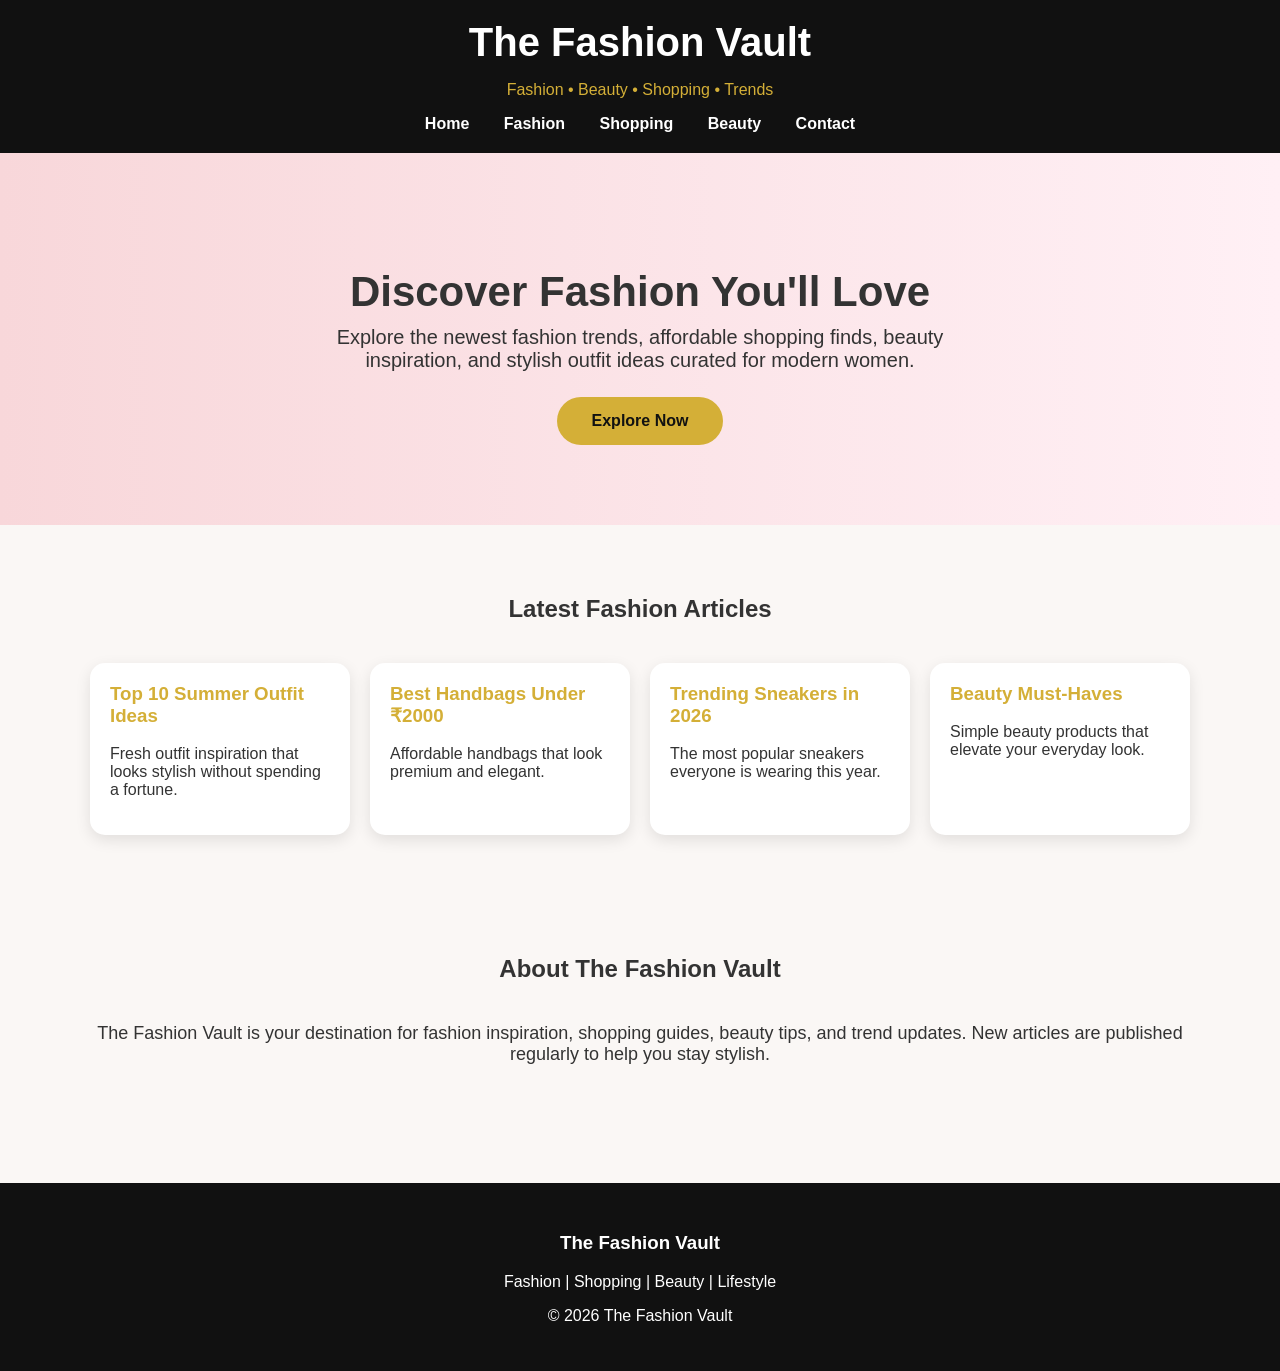
==== index.html @ 87d8840b "Rename The fashion vault.html to index.html" ====
<!DOCTYPE html>
<html lang="en">
<head>
<meta charset="UTF-8">
<meta name="viewport" content="width=device-width, initial-scale=1.0">
<title>The Fashion Vault</title>

<style>
body{
margin:0;
font-family:Arial,sans-serif;
background:#faf7f5;
color:#333;
}

header{
background:#111;
color:white;
padding:20px;
text-align:center;
}

header h1{
margin:0;
font-size:40px;
}

header p{
color:#d4af37;
}

nav{
margin-top:15px;
}

nav a{
color:white;
text-decoration:none;
margin:0 15px;
font-weight:bold;
}

.hero{
background:linear-gradient(to right,#f8d7da,#fff0f5);
padding:80px 20px;
text-align:center;
}

.hero h2{
font-size:42px;
margin-bottom:10px;
}

.hero p{
font-size:20px;
max-width:700px;
margin:auto;
}

.button{
display:inline-block;
margin-top:25px;
padding:15px 35px;
background:#d4af37;
color:#111;
text-decoration:none;
border-radius:30px;
font-weight:bold;
}

.section{
max-width:1100px;
margin:auto;
padding:50px 20px;
}

.section h2{
text-align:center;
margin-bottom:40px;
}

.cards{
display:grid;
grid-template-columns:repeat(auto-fit,minmax(250px,1fr));
gap:20px;
}

.card{
background:white;
padding:20px;
border-radius:15px;
box-shadow:0 5px 15px rgba(0,0,0,.1);
}

.card h3{
margin-top:0;
color:#d4af37;
}

footer{
background:#111;
color:white;
text-align:center;
padding:30px;
margin-top:50px;
}
</style>
</head>

<body>

<header>
<h1>The Fashion Vault</h1>
<p>Fashion • Beauty • Shopping • Trends</p>

<nav>
<a href="#">Home</a>
<a href="#">Fashion</a>
<a href="#">Shopping</a>
<a href="#">Beauty</a>
<a href="#">Contact</a>
</nav>
</header>

<section class="hero">

<h2>Discover Fashion You'll Love</h2>

<p>
Explore the newest fashion trends, affordable shopping finds,
beauty inspiration, and stylish outfit ideas curated for modern women.
</p>

<a class="button" href="#">Explore Now</a>

</section>

<section class="section">

<h2>Latest Fashion Articles</h2>

<div class="cards">

<div class="card">
<h3>Top 10 Summer Outfit Ideas</h3>
<p>Fresh outfit inspiration that looks stylish without spending a fortune.</p>
</div>

<div class="card">
<h3>Best Handbags Under ₹2000</h3>
<p>Affordable handbags that look premium and elegant.</p>
</div>

<div class="card">
<h3>Trending Sneakers in 2026</h3>
<p>The most popular sneakers everyone is wearing this year.</p>
</div>

<div class="card">
<h3>Beauty Must-Haves</h3>
<p>Simple beauty products that elevate your everyday look.</p>
</div>

</div>

</section>

<section class="section">

<h2>About The Fashion Vault</h2>

<p style="text-align:center;font-size:18px;">
The Fashion Vault is your destination for fashion inspiration,
shopping guides, beauty tips, and trend updates. New articles are
published regularly to help you stay stylish.
</p>

</section>

<footer>

<h3>The Fashion Vault</h3>

<p>
Fashion | Shopping | Beauty | Lifestyle
</p>

<p>
© 2026 The Fashion Vault
</p>

</footer>

</body>
</html>
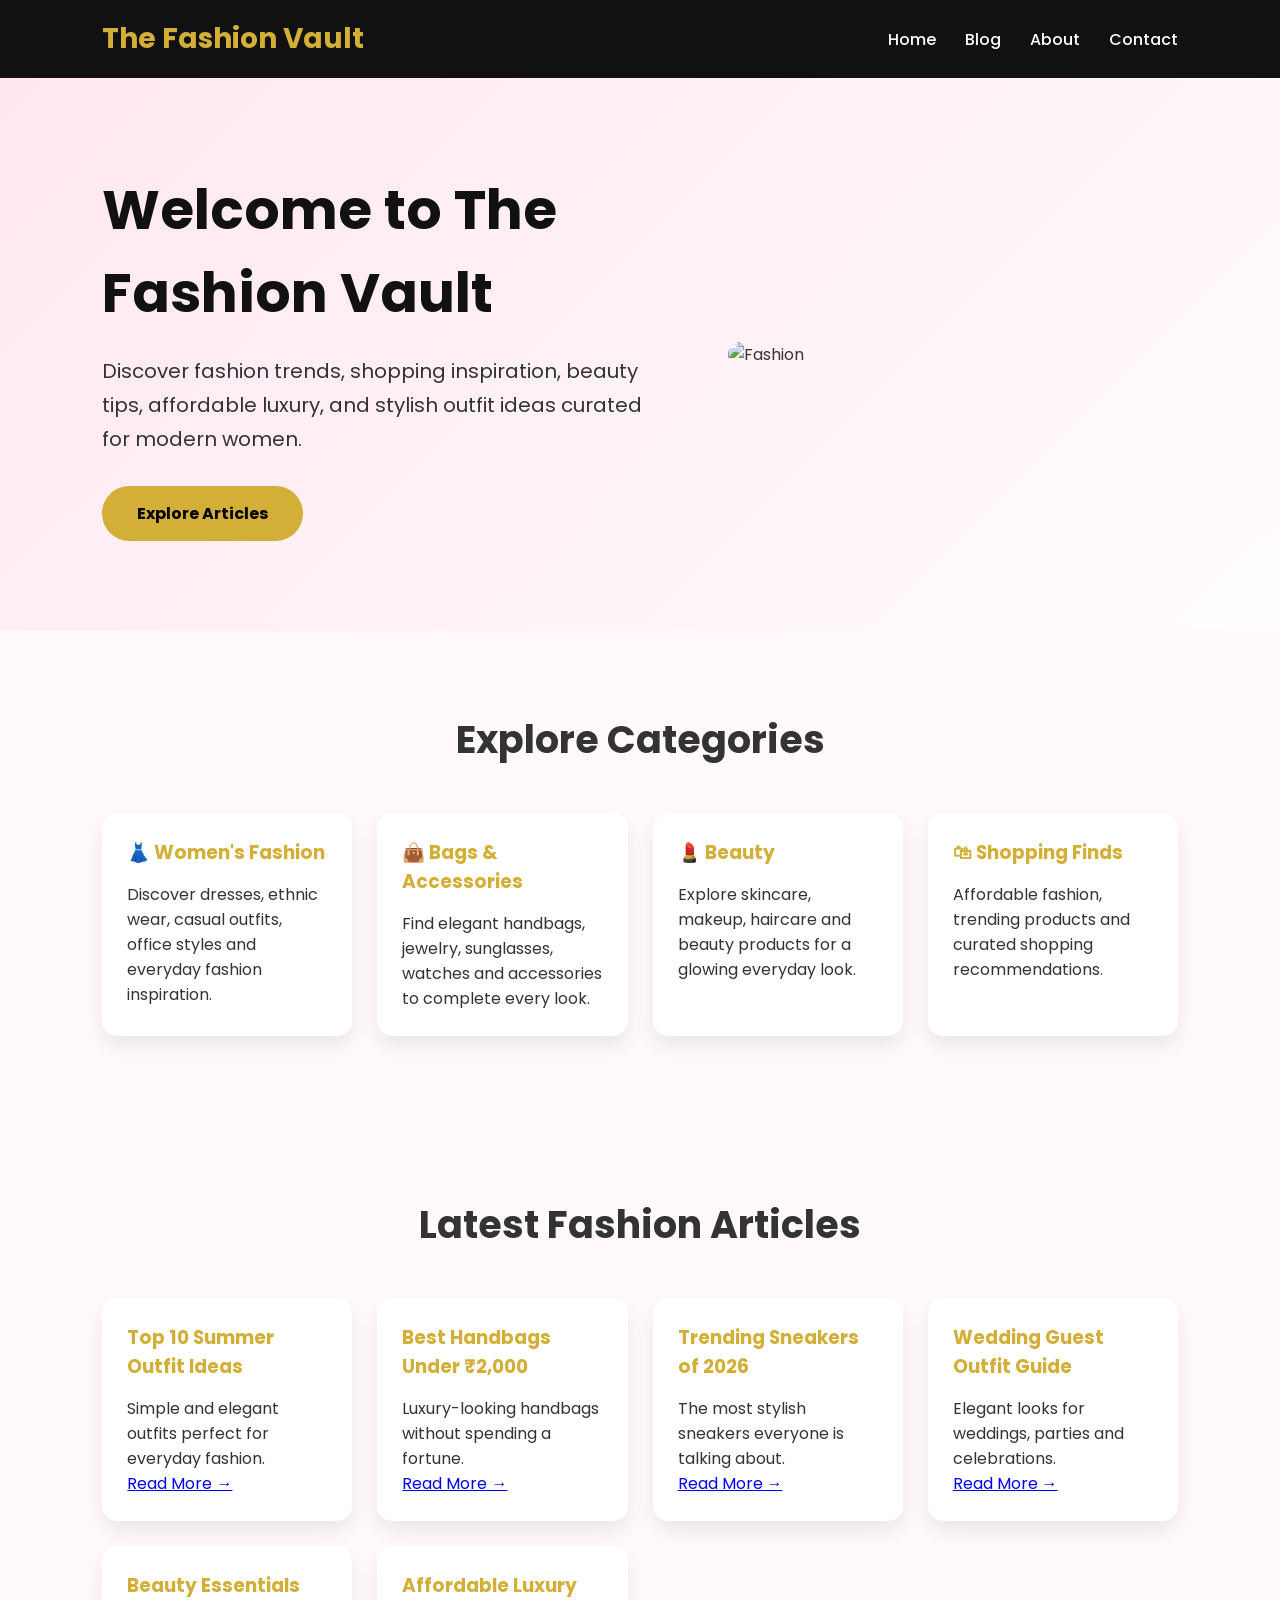
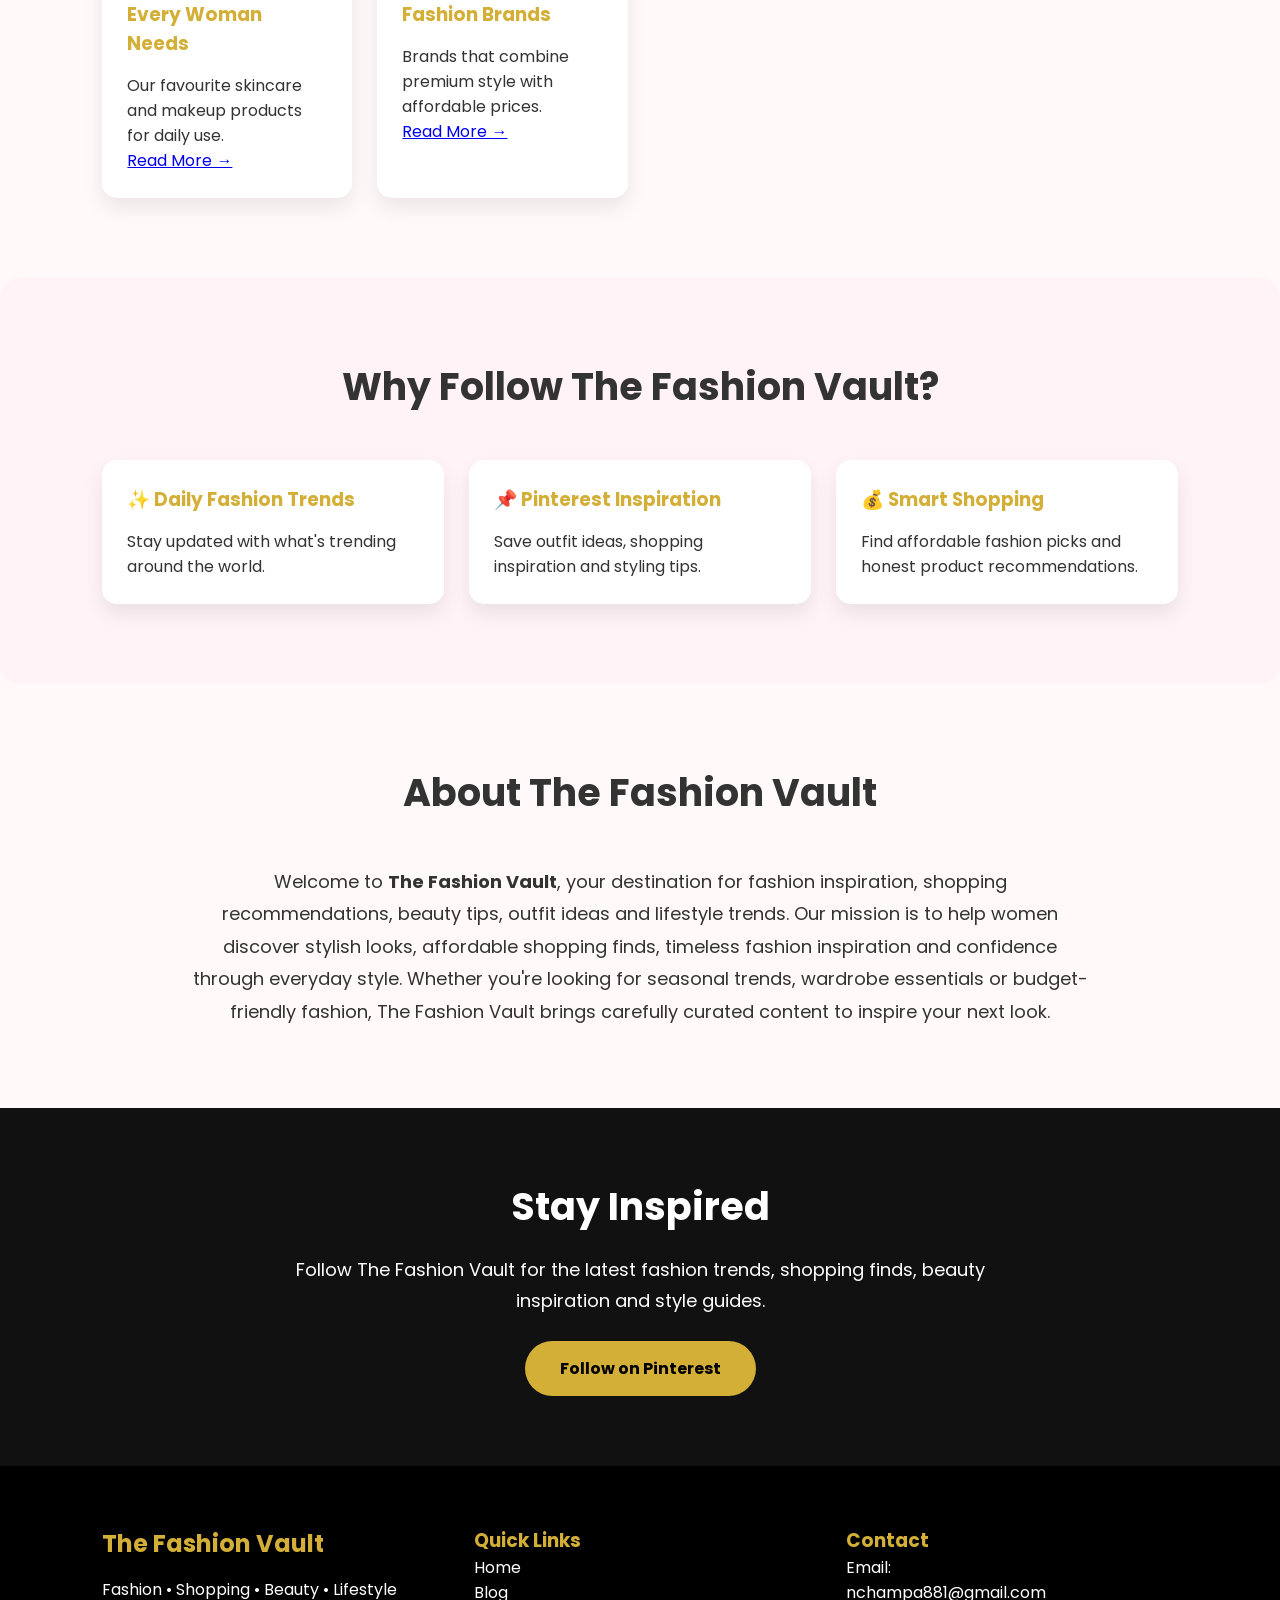
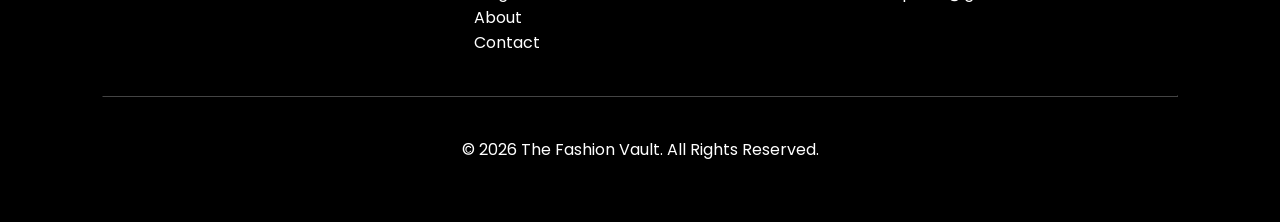
==== commit cfe3ed2d: "Enhance SEO with title and meta tags Updated the title and added meta tags for SEO." ====
--- a/index.html
+++ b/index.html
@@ -3,193 +3,384 @@
 <head>
 <meta charset="UTF-8">
 <meta name="viewport" content="width=device-width, initial-scale=1.0">
-<title>The Fashion Vault</title>
+
+<title>The Fashion Vault | Fashion, Beauty & Shopping</title>
+
+<meta name="description" content="Discover the latest fashion trends, beauty inspiration, shopping finds, outfit ideas and lifestyle tips.">
+<meta name="keywords" content="fashion, shopping, beauty, outfits, trends, style, women fashion">
+<meta name="author" content="The Fashion Vault">
+
+<link href="https://fonts.googleapis.com/css2?family=Poppins:wght@300;400;600;700&display=swap" rel="stylesheet">
 
 <style>
+
+*{
+margin:0;
+padding:0;
+box-sizing:border-box;
+}
+
 body{
-margin:0;
-font-family:Arial,sans-serif;
-background:#faf7f5;
+font-family:'Poppins',sans-serif;
+background:#fffaf9;
 color:#333;
 }
 
 header{
 background:#111;
 color:white;
-padding:20px;
-text-align:center;
-}
-
-header h1{
-margin:0;
-font-size:40px;
-}
-
-header p{
+padding:18px 8%;
+display:flex;
+justify-content:space-between;
+align-items:center;
+position:sticky;
+top:0;
+}
+
+.logo{
+font-size:28px;
+font-weight:700;
 color:#d4af37;
-}
-
-nav{
-margin-top:15px;
 }
 
 nav a{
 color:white;
 text-decoration:none;
-margin:0 15px;
-font-weight:bold;
+margin-left:25px;
+font-weight:500;
+transition:.3s;
+}
+
+nav a:hover{
+color:#d4af37;
 }
 
 .hero{
-background:linear-gradient(to right,#f8d7da,#fff0f5);
-padding:80px 20px;
-text-align:center;
-}
-
-.hero h2{
-font-size:42px;
-margin-bottom:10px;
-}
-
-.hero p{
+padding:90px 8%;
+background:linear-gradient(135deg,#ffe7ef,#fffdfd);
+display:flex;
+align-items:center;
+justify-content:space-between;
+flex-wrap:wrap;
+}
+
+.hero-text{
+max-width:550px;
+}
+
+.hero-text h1{
+font-size:55px;
+margin-bottom:20px;
+color:#111;
+}
+
+.hero-text p{
 font-size:20px;
-max-width:700px;
-margin:auto;
+line-height:1.7;
+margin-bottom:30px;
 }
 
 .button{
 display:inline-block;
-margin-top:25px;
+background:#d4af37;
+color:black;
 padding:15px 35px;
-background:#d4af37;
-color:#111;
+border-radius:40px;
 text-decoration:none;
-border-radius:30px;
 font-weight:bold;
 }
 
+.hero img{
+width:450px;
+max-width:100%;
+border-radius:20px;
+}
+
 .section{
-max-width:1100px;
-margin:auto;
-padding:50px 20px;
-}
-
-.section h2{
+padding:80px 8%;
+}
+
+.title{
 text-align:center;
-margin-bottom:40px;
+font-size:38px;
+margin-bottom:45px;
 }
 
 .cards{
 display:grid;
 grid-template-columns:repeat(auto-fit,minmax(250px,1fr));
-gap:20px;
+gap:25px;
 }
 
 .card{
 background:white;
-padding:20px;
+padding:25px;
 border-radius:15px;
-box-shadow:0 5px 15px rgba(0,0,0,.1);
+box-shadow:0 10px 20px rgba(0,0,0,.08);
+transition:.3s;
+}
+
+.card:hover{
+transform:translateY(-8px);
 }
 
 .card h3{
-margin-top:0;
+margin-bottom:15px;
 color:#d4af37;
 }
 
-footer{
-background:#111;
-color:white;
-text-align:center;
-padding:30px;
-margin-top:50px;
-}
 </style>
+
 </head>
 
 <body>
 
 <header>
-<h1>The Fashion Vault</h1>
-<p>Fashion • Beauty • Shopping • Trends</p>
+
+<div class="logo">
+The Fashion Vault
+</div>
 
 <nav>
-<a href="#">Home</a>
-<a href="#">Fashion</a>
-<a href="#">Shopping</a>
-<a href="#">Beauty</a>
-<a href="#">Contact</a>
+
+<a href="index.html">Home</a>
+
+<a href="blog.html">Blog</a>
+
+<a href="about.html">About</a>
+
+<a href="contact.html">Contact</a>
+
 </nav>
+
 </header>
 
 <section class="hero">
 
-<h2>Discover Fashion You'll Love</h2>
+<div class="hero-text">
+
+<h1>Welcome to The Fashion Vault</h1>
 
 <p>
-Explore the newest fashion trends, affordable shopping finds,
-beauty inspiration, and stylish outfit ideas curated for modern women.
-</p>
-
-<a class="button" href="#">Explore Now</a>
-
-</section>
-
+
+Discover fashion trends, shopping inspiration,
+beauty tips, affordable luxury,
+and stylish outfit ideas curated for modern women.
+
+</p>
+
+<a href="blog.html" class="button">
+
+Explore Articles
+
+</a>
+
+</div>
+
+<img src="https://images.unsplash.com/photo-1496747611176-843222e1e57c?w=700" alt="Fashion">
+
+</section>
 <section class="section">
 
-<h2>Latest Fashion Articles</h2>
+<h2 class="title">Explore Categories</h2>
 
 <div class="cards">
 
 <div class="card">
+<h3>👗 Women's Fashion</h3>
+<p>Discover dresses, ethnic wear, casual outfits, office styles and everyday fashion inspiration.</p>
+</div>
+
+<div class="card">
+<h3>👜 Bags & Accessories</h3>
+<p>Find elegant handbags, jewelry, sunglasses, watches and accessories to complete every look.</p>
+</div>
+
+<div class="card">
+<h3>💄 Beauty</h3>
+<p>Explore skincare, makeup, haircare and beauty products for a glowing everyday look.</p>
+</div>
+
+<div class="card">
+<h3>🛍 Shopping Finds</h3>
+<p>Affordable fashion, trending products and curated shopping recommendations.</p>
+</div>
+
+</div>
+
+</section>
+
+<section class="section">
+
+<h2 class="title">Latest Fashion Articles</h2>
+
+<div class="cards">
+
+<div class="card">
 <h3>Top 10 Summer Outfit Ideas</h3>
-<p>Fresh outfit inspiration that looks stylish without spending a fortune.</p>
-</div>
-
-<div class="card">
-<h3>Best Handbags Under ₹2000</h3>
-<p>Affordable handbags that look premium and elegant.</p>
-</div>
-
-<div class="card">
-<h3>Trending Sneakers in 2026</h3>
-<p>The most popular sneakers everyone is wearing this year.</p>
-</div>
-
-<div class="card">
-<h3>Beauty Must-Haves</h3>
-<p>Simple beauty products that elevate your everyday look.</p>
-</div>
-
-</div>
-
-</section>
-
+<p>Simple and elegant outfits perfect for everyday fashion.</p>
+<a href="#">Read More →</a>
+</div>
+
+<div class="card">
+<h3>Best Handbags Under ₹2,000</h3>
+<p>Luxury-looking handbags without spending a fortune.</p>
+<a href="#">Read More →</a>
+</div>
+
+<div class="card">
+<h3>Trending Sneakers of 2026</h3>
+<p>The most stylish sneakers everyone is talking about.</p>
+<a href="#">Read More →</a>
+</div>
+
+<div class="card">
+<h3>Wedding Guest Outfit Guide</h3>
+<p>Elegant looks for weddings, parties and celebrations.</p>
+<a href="#">Read More →</a>
+</div>
+
+<div class="card">
+<h3>Beauty Essentials Every Woman Needs</h3>
+<p>Our favourite skincare and makeup products for daily use.</p>
+<a href="#">Read More →</a>
+</div>
+
+<div class="card">
+<h3>Affordable Luxury Fashion Brands</h3>
+<p>Brands that combine premium style with affordable prices.</p>
+<a href="#">Read More →</a>
+</div>
+
+</div>
+
+</section>
+
+<section class="section" style="background:#fff3f7;border-radius:20px;">
+
+<h2 class="title">Why Follow The Fashion Vault?</h2>
+
+<div class="cards">
+
+<div class="card">
+<h3>✨ Daily Fashion Trends</h3>
+<p>Stay updated with what's trending around the world.</p>
+</div>
+
+<div class="card">
+<h3>📌 Pinterest Inspiration</h3>
+<p>Save outfit ideas, shopping inspiration and styling tips.</p>
+</div>
+
+<div class="card">
+<h3>💰 Smart Shopping</h3>
+<p>Find affordable fashion picks and honest product recommendations.</p>
+</div>
+
+</div>
+
+</section>
 <section class="section">
 
-<h2>About The Fashion Vault</h2>
-
-<p style="text-align:center;font-size:18px;">
-The Fashion Vault is your destination for fashion inspiration,
-shopping guides, beauty tips, and trend updates. New articles are
-published regularly to help you stay stylish.
-</p>
-
-</section>
-
-<footer>
-
-<h3>The Fashion Vault</h3>
+<h2 class="title">About The Fashion Vault</h2>
+
+<p style="text-align:center;max-width:900px;margin:auto;font-size:18px;line-height:1.8;">
+
+Welcome to <strong>The Fashion Vault</strong>, your destination for fashion inspiration,
+shopping recommendations, beauty tips, outfit ideas and lifestyle trends.
+
+Our mission is to help women discover stylish looks, affordable shopping finds,
+timeless fashion inspiration and confidence through everyday style.
+
+Whether you're looking for seasonal trends, wardrobe essentials or budget-friendly
+fashion, The Fashion Vault brings carefully curated content to inspire your next look.
+
+</p>
+
+</section>
+
+<section style="background:#111;color:white;padding:70px 8%;text-align:center;">
+
+<h2 style="font-size:38px;margin-bottom:20px;">
+Stay Inspired
+</h2>
+
+<p style="max-width:700px;margin:auto;font-size:18px;line-height:1.7;">
+Follow The Fashion Vault for the latest fashion trends, shopping finds,
+beauty inspiration and style guides.
+</p>
+
+<br>
+
+<a href="https://www.pinterest.com/" class="button">
+Follow on Pinterest
+</a>
+
+</section>
+
+<footer style="background:#000;color:white;padding:60px 8%;">
+
+<div style="display:grid;grid-template-columns:repeat(auto-fit,minmax(250px,1fr));gap:40px;">
+
+<div>
+
+<h2 style="color:#d4af37;">
+The Fashion Vault
+</h2>
+
+<p style="margin-top:15px;line-height:1.8;">
+
+Fashion • Shopping • Beauty • Lifestyle
+
+</p>
+
+</div>
+
+<div>
+
+<h3 style="color:#d4af37;">Quick Links</h3>
+
+<p><a href="index.html" style="color:white;text-decoration:none;">Home</a></p>
+
+<p><a href="blog.html" style="color:white;text-decoration:none;">Blog</a></p>
+
+<p><a href="about.html" style="color:white;text-decoration:none;">About</a></p>
+
+<p><a href="contact.html" style="color:white;text-decoration:none;">Contact</a></p>
+
+</div>
+
+<div>
+
+<h3 style="color:#d4af37;">Contact</h3>
+
+<p>Email:</p>
 
 <p>
-Fashion | Shopping | Beauty | Lifestyle
-</p>
-
-<p>
-© 2026 The Fashion Vault
+
+<a href="mailto:nchampa881@gmail.com"
+style="color:white;text-decoration:none;">
+
+nchampa881@gmail.com
+
+</a>
+
+</p>
+
+</div>
+
+</div>
+
+<hr style="margin:40px 0;border-color:#444;">
+
+<p style="text-align:center;">
+
+© 2026 The Fashion Vault. All Rights Reserved.
+
 </p>
 
 </footer>
 
 </body>
+
 </html>
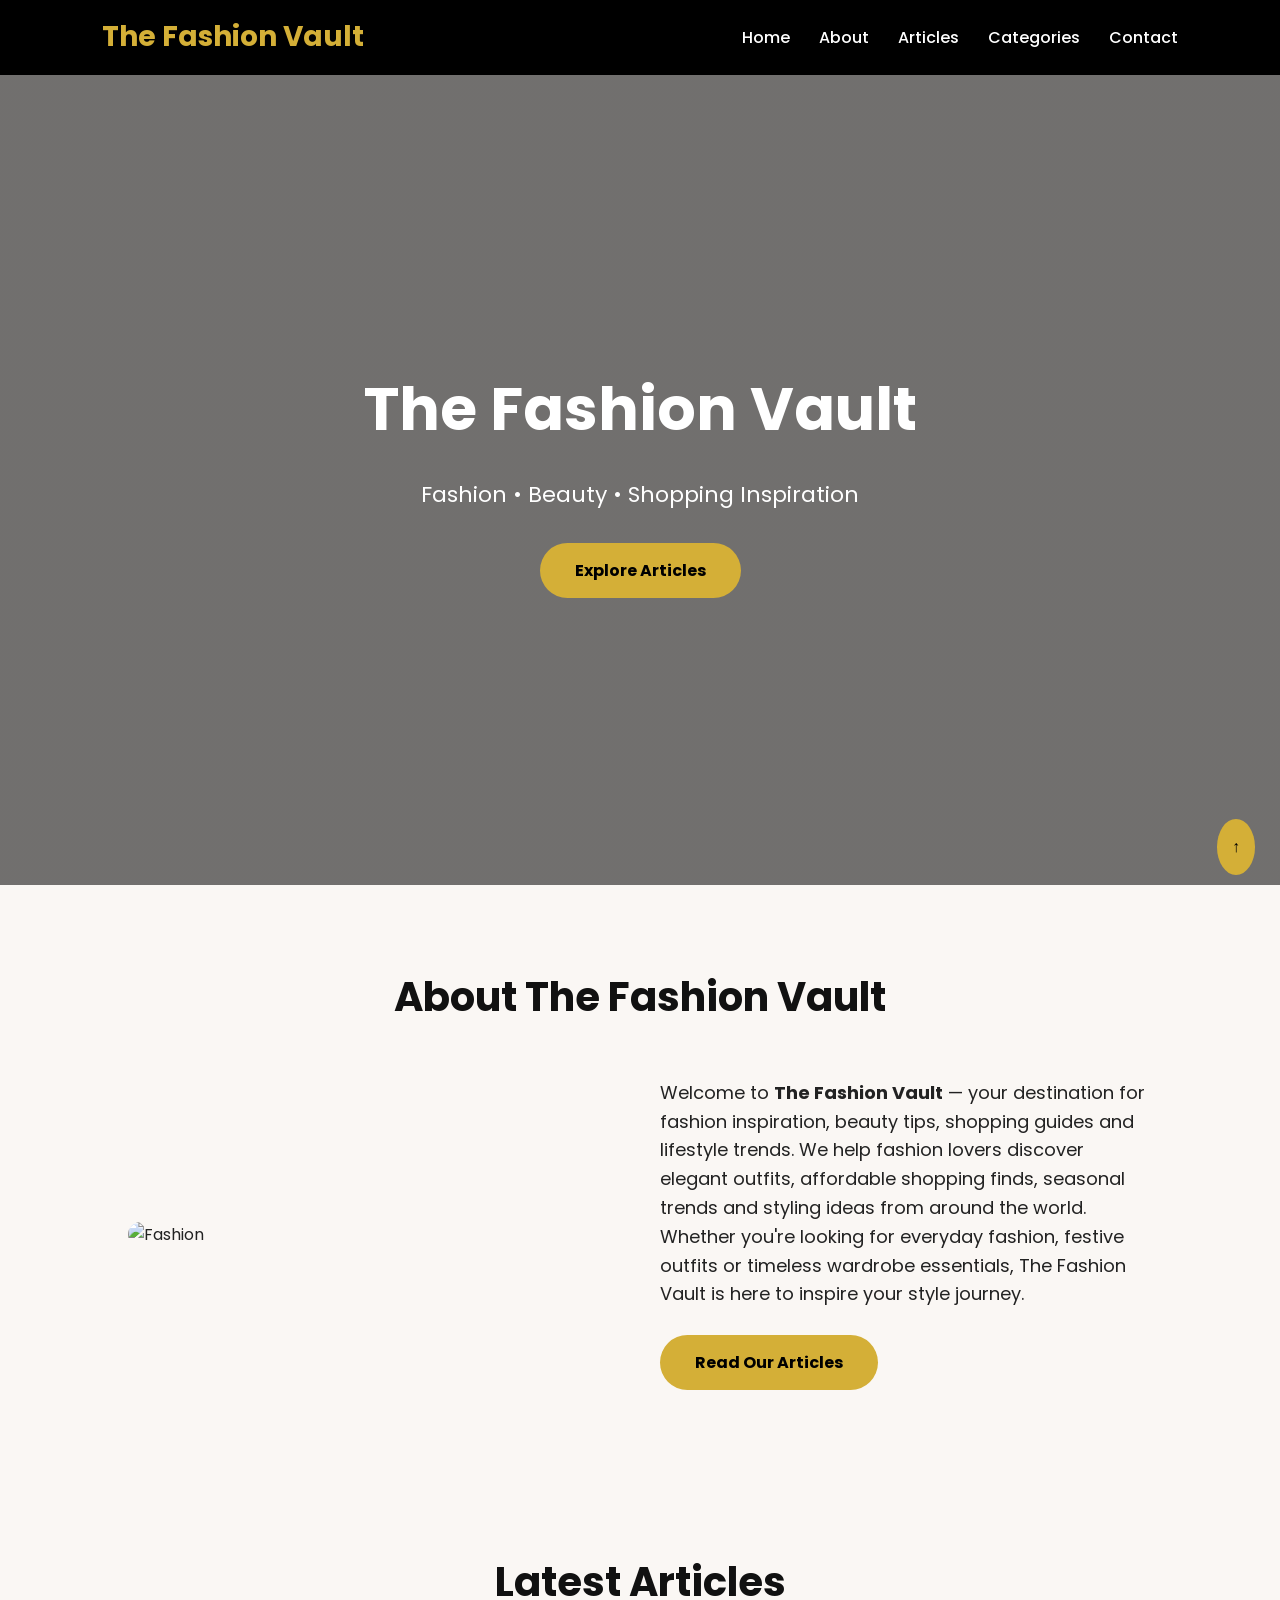
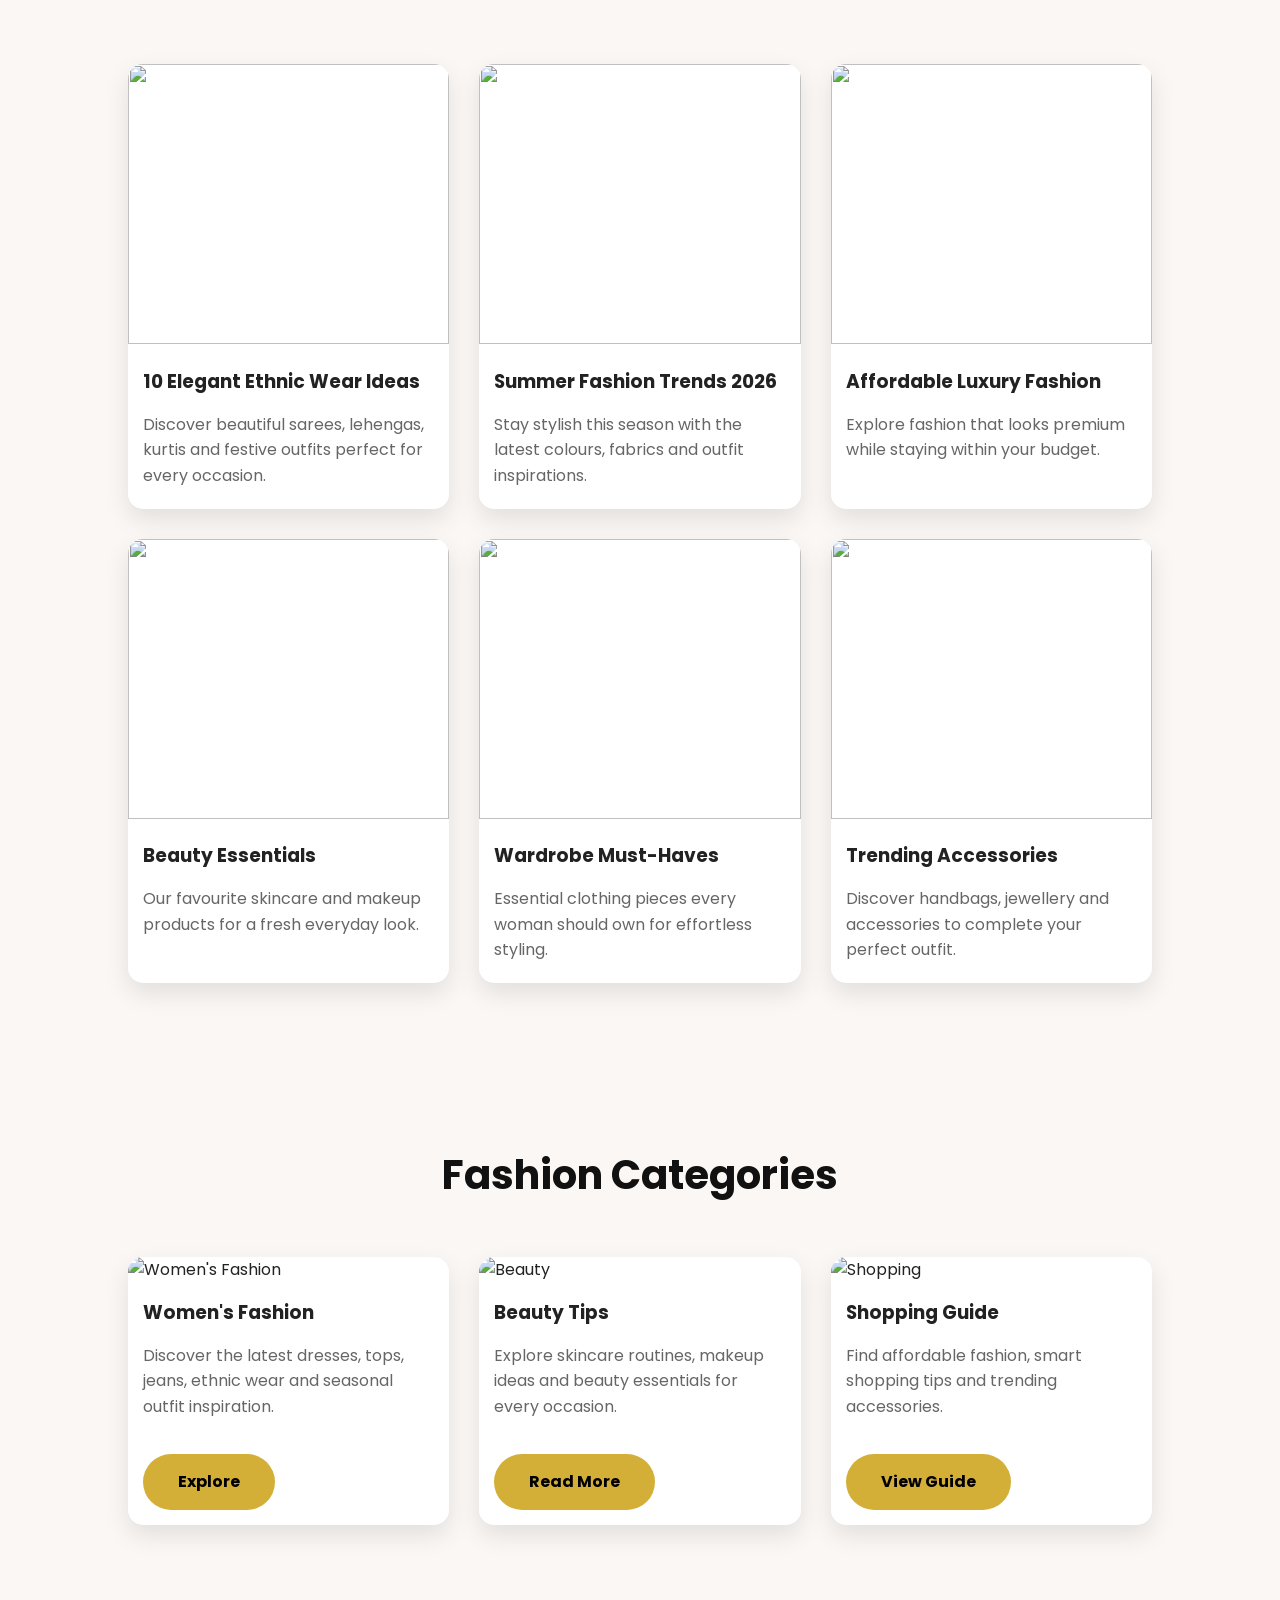
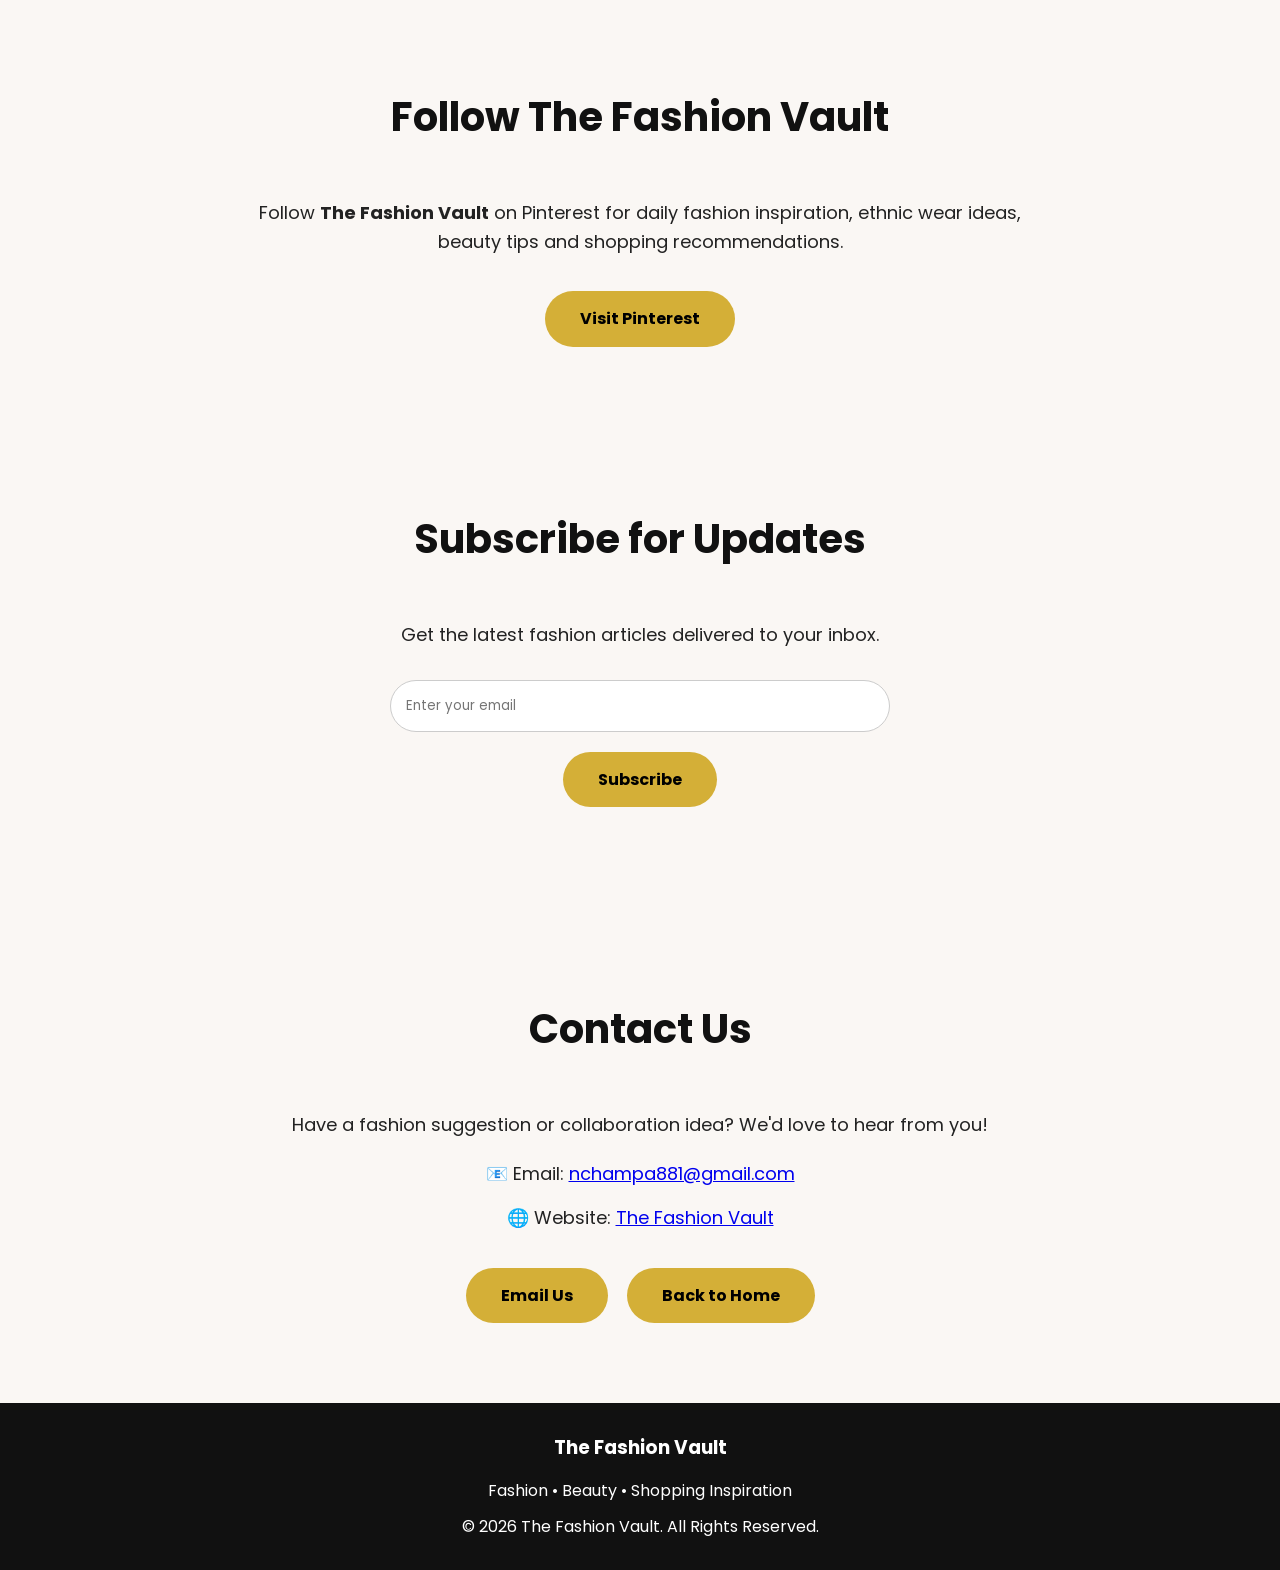
==== commit 117f3106: "Refactor index.html for improved SEO and styling Updated title, meta descriptions, and improved styl" ====
--- a/index.html
+++ b/index.html
@@ -4,13 +4,11 @@
 <meta charset="UTF-8">
 <meta name="viewport" content="width=device-width, initial-scale=1.0">
 
-<title>The Fashion Vault | Fashion, Beauty & Shopping</title>
-
-<meta name="description" content="Discover the latest fashion trends, beauty inspiration, shopping finds, outfit ideas and lifestyle tips.">
-<meta name="keywords" content="fashion, shopping, beauty, outfits, trends, style, women fashion">
-<meta name="author" content="The Fashion Vault">
-
-<link href="https://fonts.googleapis.com/css2?family=Poppins:wght@300;400;600;700&display=swap" rel="stylesheet">
+<title>The Fashion Vault | Fashion • Beauty • Shopping</title>
+
+<meta name="description" content="Discover fashion trends, beauty tips, shopping guides and style inspiration at The Fashion Vault.">
+
+<link href="https://fonts.googleapis.com/css2?family=Poppins:wght@300;400;500;600;700&display=swap" rel="stylesheet">
 
 <style>
 
@@ -18,23 +16,26 @@
 margin:0;
 padding:0;
 box-sizing:border-box;
+font-family:Poppins,sans-serif;
+scroll-behavior:smooth;
 }
 
 body{
-font-family:'Poppins',sans-serif;
-background:#fffaf9;
-color:#333;
+background:#faf7f4;
+color:#222;
+line-height:1.6;
 }
 
 header{
-background:#111;
-color:white;
-padding:18px 8%;
+background:#000;
+color:#fff;
+padding:15px 8%;
 display:flex;
 justify-content:space-between;
 align-items:center;
 position:sticky;
 top:0;
+z-index:1000;
 }
 
 .logo{
@@ -56,67 +57,65 @@
 }
 
 .hero{
-padding:90px 8%;
-background:linear-gradient(135deg,#ffe7ef,#fffdfd);
+height:90vh;
 display:flex;
+justify-content:center;
 align-items:center;
-justify-content:space-between;
-flex-wrap:wrap;
-}
-
-.hero-text{
-max-width:550px;
-}
-
-.hero-text h1{
-font-size:55px;
+text-align:center;
+padding:20px;
+background:linear-gradient(rgba(0,0,0,.55),rgba(0,0,0,.55)),url("https://images.unsplash.com/photo-1496747611176-843222e1e57c?auto=format&fit=crop&w=1200&q=80");
+background-size:cover;
+background-position:center;
+color:white;
+}
+
+.hero h1{
+font-size:60px;
 margin-bottom:20px;
-color:#111;
-}
-
-.hero-text p{
-font-size:20px;
-line-height:1.7;
+}
+
+.hero p{
+font-size:22px;
 margin-bottom:30px;
 }
 
-.button{
+.btn{
 display:inline-block;
+padding:15px 35px;
 background:#d4af37;
 color:black;
-padding:15px 35px;
+text-decoration:none;
 border-radius:40px;
-text-decoration:none;
 font-weight:bold;
-}
-
-.hero img{
-width:450px;
-max-width:100%;
-border-radius:20px;
-}
-
-.section{
-padding:80px 8%;
-}
-
-.title{
+transition:.3s;
+}
+
+.btn:hover{
+background:white;
+}
+
+section{
+padding:80px 10%;
+}
+
+h2{
 text-align:center;
-font-size:38px;
-margin-bottom:45px;
+font-size:40px;
+margin-bottom:50px;
+color:#111;
 }
 
 .cards{
 display:grid;
-grid-template-columns:repeat(auto-fit,minmax(250px,1fr));
-gap:25px;
+grid-template-columns:repeat(auto-fit,minmax(260px,1fr));
+gap:30px;
 }
 
 .card{
 background:white;
-padding:25px;
 border-radius:15px;
-box-shadow:0 10px 20px rgba(0,0,0,.08);
+overflow:hidden;
+box-shadow:0 10px 25px rgba(0,0,0,.1);
 transition:.3s;
 }
 
@@ -124,32 +123,99 @@
 transform:translateY(-8px);
 }
 
+.card img{
+width:100%;
+height:280px;
+object-fit:cover;
+}
+
 .card h3{
-margin-bottom:15px;
-color:#d4af37;
+padding:15px;
+}
+
+.card p{
+padding:0 15px 20px;
+color:#666;
+}
+
+.about{
+display:grid;
+grid-template-columns:1fr 1fr;
+gap:40px;
+align-items:center;
+}
+
+.about img{
+width:100%;
+border-radius:20px;
+}
+
+.about p{
+font-size:18px;
+}
+
+footer{
+background:#111;
+color:white;
+text-align:center;
+padding:30px;
+}
+
+.top{
+position:fixed;
+bottom:25px;
+right:25px;
+background:#d4af37;
+padding:15px;
+border-radius:50%;
+text-decoration:none;
+color:black;
+font-weight:bold;
+}
+
+@media(max-width:768px){
+
+.hero h1{
+font-size:40px;
+}
+
+.about{
+grid-template-columns:1fr;
+}
+
+nav{
+display:flex;
+flex-wrap:wrap;
+justify-content:center;
+}
+
+nav a{
+margin:10px;
+}
+
 }
 
 </style>
 
 </head>
 
-<body>
+<body id="home">
 
 <header>
 
-<div class="logo">
-The Fashion Vault
-</div>
+<div class="logo">The Fashion Vault</div>
 
 <nav>
 
-<a href="index.html">Home</a>
-
-<a href="blog.html">Blog</a>
-
-<a href="about.html">About</a>
-
-<a href="contact.html">Contact</a>
+<a href="#home">Home</a>
+
+<a href="#about">About</a>
+
+<a href="#articles">Articles</a>
+
+<a href="#categories">Categories</a>
+
+<a href="#contact">Contact</a>
 
 </nav>
 
@@ -157,230 +223,264 @@
 
 <section class="hero">
 
-<div class="hero-text">
-
-<h1>Welcome to The Fashion Vault</h1>
-
-<p>
-
-Discover fashion trends, shopping inspiration,
-beauty tips, affordable luxury,
-and stylish outfit ideas curated for modern women.
-
-</p>
-
-<a href="blog.html" class="button">
-
-Explore Articles
-
+<div>
+
+<h1>The Fashion Vault</h1>
+
+<p>Fashion • Beauty • Shopping Inspiration</p>
+
+<a href="#articles" class="btn">Explore Articles</a>
+
+</div>
+
+</section>
+<section id="about">
+
+<h2>About The Fashion Vault</h2>
+
+<div class="about">
+
+<img src="https://images.unsplash.com/photo-1529139574466-a303027c1d8b?auto=format&fit=crop&w=900&q=80" alt="Fashion">
+
+<div>
+
+<p>
+
+Welcome to <strong>The Fashion Vault</strong> — your destination for fashion inspiration, beauty tips, shopping guides and lifestyle trends.
+
+We help fashion lovers discover elegant outfits, affordable shopping finds, seasonal trends and styling ideas from around the world.
+
+Whether you're looking for everyday fashion, festive outfits or timeless wardrobe essentials, The Fashion Vault is here to inspire your style journey.
+
+</p>
+
+<br>
+
+<a href="#articles" class="btn">Read Our Articles</a>
+
+</div>
+
+</div>
+
+</section>
+
+<section id="articles">
+
+<h2>Latest Articles</h2>
+
+<div class="cards">
+
+<div class="card">
+
+<img src="https://images.unsplash.com/photo-1524504388940-b1c1722653e1?auto=format&fit=crop&w=800&q=80">
+
+<h3>10 Elegant Ethnic Wear Ideas</h3>
+
+<p>
+
+Discover beautiful sarees, lehengas, kurtis and festive outfits perfect for every occasion.
+
+</p>
+
+</div>
+
+<div class="card">
+
+<img src="https://images.unsplash.com/photo-1515886657613-9f3515b0c78f?auto=format&fit=crop&w=800&q=80">
+
+<h3>Summer Fashion Trends 2026</h3>
+
+<p>
+
+Stay stylish this season with the latest colours, fabrics and outfit inspirations.
+
+</p>
+
+</div>
+
+<div class="card">
+
+<img src="https://images.unsplash.com/photo-1483985988355-763728e1935b?auto=format&fit=crop&w=800&q=80">
+
+<h3>Affordable Luxury Fashion</h3>
+
+<p>
+
+Explore fashion that looks premium while staying within your budget.
+
+</p>
+
+</div>
+
+<div class="card">
+
+<img src="https://images.unsplash.com/photo-1492707892479-7bc8d5a4ee93?auto=format&fit=crop&w=800&q=80">
+
+<h3>Beauty Essentials</h3>
+
+<p>
+
+Our favourite skincare and makeup products for a fresh everyday look.
+
+</p>
+
+</div>
+
+<div class="card">
+
+<img src="https://images.unsplash.com/photo-1512436991641-6745cdb1723f?auto=format&fit=crop&w=800&q=80">
+
+<h3>Wardrobe Must-Haves</h3>
+
+<p>
+
+Essential clothing pieces every woman should own for effortless styling.
+
+</p>
+
+</div>
+
+<div class="card">
+
+<img src="https://images.unsplash.com/photo-1521572267360-ee0c2909d518?auto=format&fit=crop&w=800&q=80">
+
+<h3>Trending Accessories</h3>
+
+<p>
+
+Discover handbags, jewellery and accessories to complete your perfect outfit.
+
+</p>
+
+</div>
+
+</div>
+
+</section>
+<section id="categories">
+
+<h2>Fashion Categories</h2>
+
+<div class="cards">
+
+<div class="card">
+<img src="https://images.unsplash.com/photo-1515886657613-9f3515b0c78f?auto=format&fit=crop&w=800&q=80" alt="Women's Fashion">
+<h3>Women's Fashion</h3>
+<p>Discover the latest dresses, tops, jeans, ethnic wear and seasonal outfit inspiration.</p>
+<a href="#articles" class="btn" style="margin:15px;display:inline-block;">Explore</a>
+</div>
+
+<div class="card">
+<img src="https://images.unsplash.com/photo-1529139574466-a303027c1d8b?auto=format&fit=crop&w=800&q=80" alt="Beauty">
+<h3>Beauty Tips</h3>
+<p>Explore skincare routines, makeup ideas and beauty essentials for every occasion.</p>
+<a href="#articles" class="btn" style="margin:15px;display:inline-block;">Read More</a>
+</div>
+
+<div class="card">
+<img src="https://images.unsplash.com/photo-1483985988355-763728e1935b?auto=format&fit=crop&w=800&q=80" alt="Shopping">
+<h3>Shopping Guide</h3>
+<p>Find affordable fashion, smart shopping tips and trending accessories.</p>
+<a href="#articles" class="btn" style="margin:15px;display:inline-block;">View Guide</a>
+</div>
+
+</div>
+
+</section>
+
+<section>
+
+<h2>Follow The Fashion Vault</h2>
+
+<p style="text-align:center;font-size:18px;max-width:800px;margin:auto;">
+
+Follow <strong>The Fashion Vault</strong> on Pinterest for daily fashion inspiration, ethnic wear ideas, beauty tips and shopping recommendations.
+
+</p>
+
+<div style="text-align:center;margin-top:35px;">
+
+<a href="https://www.pinterest.com/" target="_blank" class="btn">
+Visit Pinterest
 </a>
 
 </div>
 
-<img src="https://images.unsplash.com/photo-1496747611176-843222e1e57c?w=700" alt="Fashion">
-
-</section>
-<section class="section">
-
-<h2 class="title">Explore Categories</h2>
-
-<div class="cards">
-
-<div class="card">
-<h3>👗 Women's Fashion</h3>
-<p>Discover dresses, ethnic wear, casual outfits, office styles and everyday fashion inspiration.</p>
-</div>
-
-<div class="card">
-<h3>👜 Bags & Accessories</h3>
-<p>Find elegant handbags, jewelry, sunglasses, watches and accessories to complete every look.</p>
-</div>
-
-<div class="card">
-<h3>💄 Beauty</h3>
-<p>Explore skincare, makeup, haircare and beauty products for a glowing everyday look.</p>
-</div>
-
-<div class="card">
-<h3>🛍 Shopping Finds</h3>
-<p>Affordable fashion, trending products and curated shopping recommendations.</p>
-</div>
-
-</div>
-
-</section>
-
-<section class="section">
-
-<h2 class="title">Latest Fashion Articles</h2>
-
-<div class="cards">
-
-<div class="card">
-<h3>Top 10 Summer Outfit Ideas</h3>
-<p>Simple and elegant outfits perfect for everyday fashion.</p>
-<a href="#">Read More →</a>
-</div>
-
-<div class="card">
-<h3>Best Handbags Under ₹2,000</h3>
-<p>Luxury-looking handbags without spending a fortune.</p>
-<a href="#">Read More →</a>
-</div>
-
-<div class="card">
-<h3>Trending Sneakers of 2026</h3>
-<p>The most stylish sneakers everyone is talking about.</p>
-<a href="#">Read More →</a>
-</div>
-
-<div class="card">
-<h3>Wedding Guest Outfit Guide</h3>
-<p>Elegant looks for weddings, parties and celebrations.</p>
-<a href="#">Read More →</a>
-</div>
-
-<div class="card">
-<h3>Beauty Essentials Every Woman Needs</h3>
-<p>Our favourite skincare and makeup products for daily use.</p>
-<a href="#">Read More →</a>
-</div>
-
-<div class="card">
-<h3>Affordable Luxury Fashion Brands</h3>
-<p>Brands that combine premium style with affordable prices.</p>
-<a href="#">Read More →</a>
-</div>
-
-</div>
-
-</section>
-
-<section class="section" style="background:#fff3f7;border-radius:20px;">
-
-<h2 class="title">Why Follow The Fashion Vault?</h2>
-
-<div class="cards">
-
-<div class="card">
-<h3>✨ Daily Fashion Trends</h3>
-<p>Stay updated with what's trending around the world.</p>
-</div>
-
-<div class="card">
-<h3>📌 Pinterest Inspiration</h3>
-<p>Save outfit ideas, shopping inspiration and styling tips.</p>
-</div>
-
-<div class="card">
-<h3>💰 Smart Shopping</h3>
-<p>Find affordable fashion picks and honest product recommendations.</p>
-</div>
-
-</div>
-
-</section>
-<section class="section">
-
-<h2 class="title">About The Fashion Vault</h2>
-
-<p style="text-align:center;max-width:900px;margin:auto;font-size:18px;line-height:1.8;">
-
-Welcome to <strong>The Fashion Vault</strong>, your destination for fashion inspiration,
-shopping recommendations, beauty tips, outfit ideas and lifestyle trends.
-
-Our mission is to help women discover stylish looks, affordable shopping finds,
-timeless fashion inspiration and confidence through everyday style.
-
-Whether you're looking for seasonal trends, wardrobe essentials or budget-friendly
-fashion, The Fashion Vault brings carefully curated content to inspire your next look.
-
-</p>
-
-</section>
-
-<section style="background:#111;color:white;padding:70px 8%;text-align:center;">
-
-<h2 style="font-size:38px;margin-bottom:20px;">
-Stay Inspired
-</h2>
-
-<p style="max-width:700px;margin:auto;font-size:18px;line-height:1.7;">
-Follow The Fashion Vault for the latest fashion trends, shopping finds,
-beauty inspiration and style guides.
-</p>
-
-<br>
-
-<a href="https://www.pinterest.com/" class="button">
-Follow on Pinterest
+</section>
+
+<section>
+
+<h2>Subscribe for Updates</h2>
+
+<p style="text-align:center;font-size:18px;">
+Get the latest fashion articles delivered to your inbox.
+</p>
+
+<div style="max-width:500px;margin:30px auto;text-align:center;">
+
+<input type="email"
+placeholder="Enter your email"
+style="width:100%;padding:15px;border:1px solid #ccc;border-radius:40px;margin-bottom:20px;">
+
+<a href="#contact" class="btn">
+Subscribe
 </a>
 
-</section>
-
-<footer style="background:#000;color:white;padding:60px 8%;">
-
-<div style="display:grid;grid-template-columns:repeat(auto-fit,minmax(250px,1fr));gap:40px;">
-
-<div>
-
-<h2 style="color:#d4af37;">
-The Fashion Vault
-</h2>
-
-<p style="margin-top:15px;line-height:1.8;">
-
-Fashion • Shopping • Beauty • Lifestyle
-
-</p>
-
-</div>
-
-<div>
-
-<h3 style="color:#d4af37;">Quick Links</h3>
-
-<p><a href="index.html" style="color:white;text-decoration:none;">Home</a></p>
-
-<p><a href="blog.html" style="color:white;text-decoration:none;">Blog</a></p>
-
-<p><a href="about.html" style="color:white;text-decoration:none;">About</a></p>
-
-<p><a href="contact.html" style="color:white;text-decoration:none;">Contact</a></p>
-
-</div>
-
-<div>
-
-<h3 style="color:#d4af37;">Contact</h3>
-
-<p>Email:</p>
-
-<p>
-
-<a href="mailto:nchampa881@gmail.com"
-style="color:white;text-decoration:none;">
-
-nchampa881@gmail.com
-
+</div>
+
+</section>
+<section id="contact">
+
+<h2>Contact Us</h2>
+
+<div style="max-width:700px;margin:auto;text-align:center;">
+
+<p style="font-size:18px;margin-bottom:20px;">
+Have a fashion suggestion or collaboration idea? We'd love to hear from you!
+</p>
+
+<p style="font-size:18px;">
+📧 Email:
+<a href="mailto:nchampa881@gmail.com">nchampa881@gmail.com</a>
+</p>
+
+<p style="font-size:18px;margin-top:15px;">
+🌐 Website:
+<a href="#home">The Fashion Vault</a>
+</p>
+
+<div style="margin-top:35px;">
+
+<a href="mailto:nchampa881@gmail.com" class="btn">
+Email Us
 </a>
 
-</p>
-
-</div>
-
-</div>
-
-<hr style="margin:40px 0;border-color:#444;">
-
-<p style="text-align:center;">
-
+<a href="#home" class="btn" style="margin-left:15px;">
+Back to Home
+</a>
+
+</div>
+
+</div>
+
+</section>
+
+<footer>
+
+<h3>The Fashion Vault</h3>
+
+<p style="margin-top:15px;">
+Fashion • Beauty • Shopping Inspiration
+</p>
+
+<p style="margin-top:10px;">
 © 2026 The Fashion Vault. All Rights Reserved.
-
 </p>
 
 </footer>
 
+<a href="#home" class="top">↑</a>
+
 </body>
 
 </html>
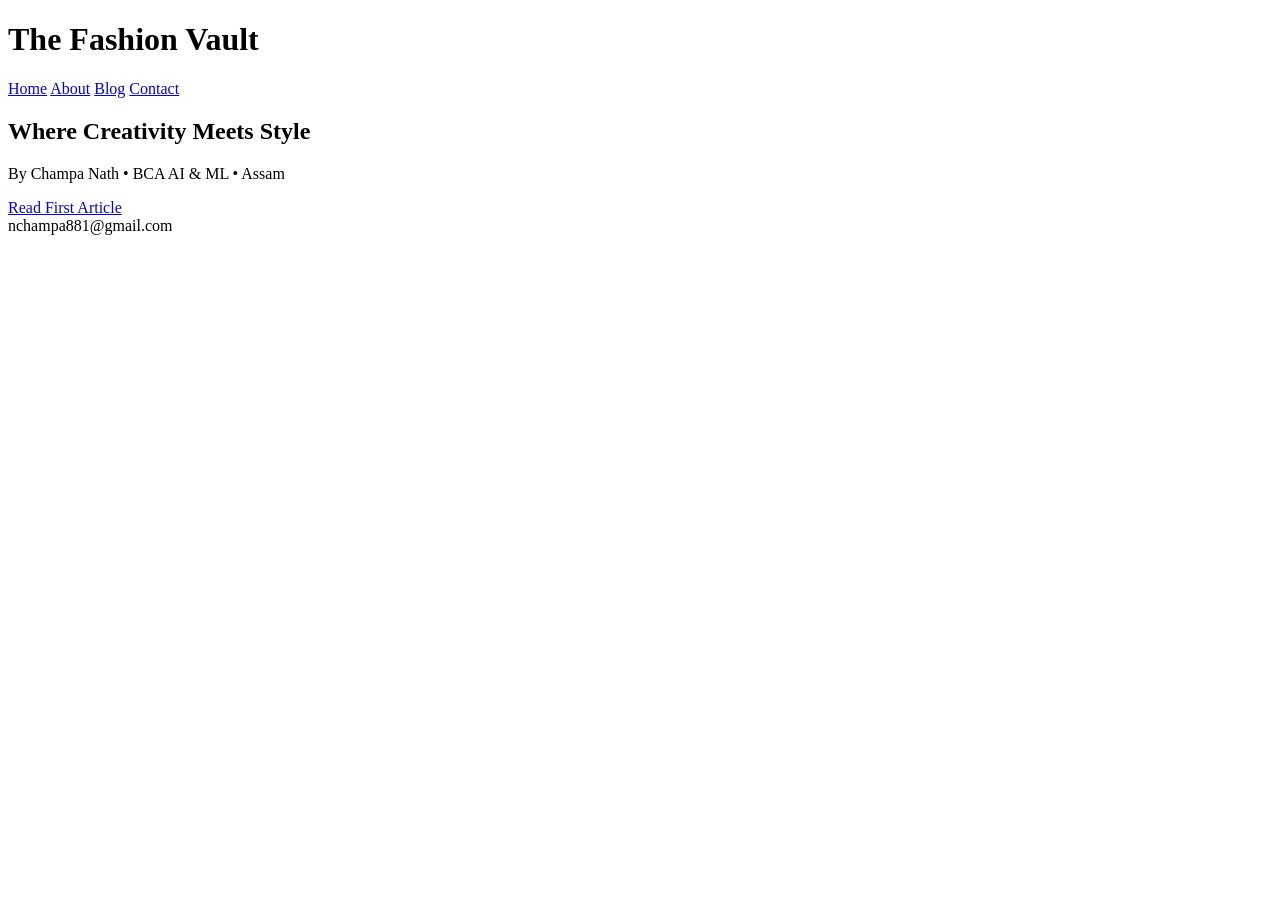
==== commit d46298e4: "Add files via upload" ====
--- a/index.html
+++ b/index.html
@@ -1,486 +1 @@
-<!DOCTYPE html>
-<html lang="en">
-<head>
-<meta charset="UTF-8">
-<meta name="viewport" content="width=device-width, initial-scale=1.0">
-
-<title>The Fashion Vault | Fashion • Beauty • Shopping</title>
-
-<meta name="description" content="Discover fashion trends, beauty tips, shopping guides and style inspiration at The Fashion Vault.">
-
-<link href="https://fonts.googleapis.com/css2?family=Poppins:wght@300;400;500;600;700&display=swap" rel="stylesheet">
-
-<style>
-
-*{
-margin:0;
-padding:0;
-box-sizing:border-box;
-font-family:Poppins,sans-serif;
-scroll-behavior:smooth;
-}
-
-body{
-background:#faf7f4;
-color:#222;
-line-height:1.6;
-}
-
-header{
-background:#000;
-color:#fff;
-padding:15px 8%;
-display:flex;
-justify-content:space-between;
-align-items:center;
-position:sticky;
-top:0;
-z-index:1000;
-}
-
-.logo{
-font-size:28px;
-font-weight:700;
-color:#d4af37;
-}
-
-nav a{
-color:white;
-text-decoration:none;
-margin-left:25px;
-font-weight:500;
-transition:.3s;
-}
-
-nav a:hover{
-color:#d4af37;
-}
-
-.hero{
-height:90vh;
-display:flex;
-justify-content:center;
-align-items:center;
-text-align:center;
-padding:20px;
-background:linear-gradient(rgba(0,0,0,.55),rgba(0,0,0,.55)),url("https://images.unsplash.com/photo-1496747611176-843222e1e57c?auto=format&fit=crop&w=1200&q=80");
-background-size:cover;
-background-position:center;
-color:white;
-}
-
-.hero h1{
-font-size:60px;
-margin-bottom:20px;
-}
-
-.hero p{
-font-size:22px;
-margin-bottom:30px;
-}
-
-.btn{
-display:inline-block;
-padding:15px 35px;
-background:#d4af37;
-color:black;
-text-decoration:none;
-border-radius:40px;
-font-weight:bold;
-transition:.3s;
-}
-
-.btn:hover{
-background:white;
-}
-
-section{
-padding:80px 10%;
-}
-
-h2{
-text-align:center;
-font-size:40px;
-margin-bottom:50px;
-color:#111;
-}
-
-.cards{
-display:grid;
-grid-template-columns:repeat(auto-fit,minmax(260px,1fr));
-gap:30px;
-}
-
-.card{
-background:white;
-border-radius:15px;
-overflow:hidden;
-box-shadow:0 10px 25px rgba(0,0,0,.1);
-transition:.3s;
-}
-
-.card:hover{
-transform:translateY(-8px);
-}
-
-.card img{
-width:100%;
-height:280px;
-object-fit:cover;
-}
-
-.card h3{
-padding:15px;
-}
-
-.card p{
-padding:0 15px 20px;
-color:#666;
-}
-
-.about{
-display:grid;
-grid-template-columns:1fr 1fr;
-gap:40px;
-align-items:center;
-}
-
-.about img{
-width:100%;
-border-radius:20px;
-}
-
-.about p{
-font-size:18px;
-}
-
-footer{
-background:#111;
-color:white;
-text-align:center;
-padding:30px;
-}
-
-.top{
-position:fixed;
-bottom:25px;
-right:25px;
-background:#d4af37;
-padding:15px;
-border-radius:50%;
-text-decoration:none;
-color:black;
-font-weight:bold;
-}
-
-@media(max-width:768px){
-
-.hero h1{
-font-size:40px;
-}
-
-.about{
-grid-template-columns:1fr;
-}
-
-nav{
-display:flex;
-flex-wrap:wrap;
-justify-content:center;
-}
-
-nav a{
-margin:10px;
-}
-
-}
-
-</style>
-
-</head>
-
-<body id="home">
-
-<header>
-
-<div class="logo">The Fashion Vault</div>
-
-<nav>
-
-<a href="#home">Home</a>
-
-<a href="#about">About</a>
-
-<a href="#articles">Articles</a>
-
-<a href="#categories">Categories</a>
-
-<a href="#contact">Contact</a>
-
-</nav>
-
-</header>
-
-<section class="hero">
-
-<div>
-
-<h1>The Fashion Vault</h1>
-
-<p>Fashion • Beauty • Shopping Inspiration</p>
-
-<a href="#articles" class="btn">Explore Articles</a>
-
-</div>
-
-</section>
-<section id="about">
-
-<h2>About The Fashion Vault</h2>
-
-<div class="about">
-
-<img src="https://images.unsplash.com/photo-1529139574466-a303027c1d8b?auto=format&fit=crop&w=900&q=80" alt="Fashion">
-
-<div>
-
-<p>
-
-Welcome to <strong>The Fashion Vault</strong> — your destination for fashion inspiration, beauty tips, shopping guides and lifestyle trends.
-
-We help fashion lovers discover elegant outfits, affordable shopping finds, seasonal trends and styling ideas from around the world.
-
-Whether you're looking for everyday fashion, festive outfits or timeless wardrobe essentials, The Fashion Vault is here to inspire your style journey.
-
-</p>
-
-<br>
-
-<a href="#articles" class="btn">Read Our Articles</a>
-
-</div>
-
-</div>
-
-</section>
-
-<section id="articles">
-
-<h2>Latest Articles</h2>
-
-<div class="cards">
-
-<div class="card">
-
-<img src="https://images.unsplash.com/photo-1524504388940-b1c1722653e1?auto=format&fit=crop&w=800&q=80">
-
-<h3>10 Elegant Ethnic Wear Ideas</h3>
-
-<p>
-
-Discover beautiful sarees, lehengas, kurtis and festive outfits perfect for every occasion.
-
-</p>
-
-</div>
-
-<div class="card">
-
-<img src="https://images.unsplash.com/photo-1515886657613-9f3515b0c78f?auto=format&fit=crop&w=800&q=80">
-
-<h3>Summer Fashion Trends 2026</h3>
-
-<p>
-
-Stay stylish this season with the latest colours, fabrics and outfit inspirations.
-
-</p>
-
-</div>
-
-<div class="card">
-
-<img src="https://images.unsplash.com/photo-1483985988355-763728e1935b?auto=format&fit=crop&w=800&q=80">
-
-<h3>Affordable Luxury Fashion</h3>
-
-<p>
-
-Explore fashion that looks premium while staying within your budget.
-
-</p>
-
-</div>
-
-<div class="card">
-
-<img src="https://images.unsplash.com/photo-1492707892479-7bc8d5a4ee93?auto=format&fit=crop&w=800&q=80">
-
-<h3>Beauty Essentials</h3>
-
-<p>
-
-Our favourite skincare and makeup products for a fresh everyday look.
-
-</p>
-
-</div>
-
-<div class="card">
-
-<img src="https://images.unsplash.com/photo-1512436991641-6745cdb1723f?auto=format&fit=crop&w=800&q=80">
-
-<h3>Wardrobe Must-Haves</h3>
-
-<p>
-
-Essential clothing pieces every woman should own for effortless styling.
-
-</p>
-
-</div>
-
-<div class="card">
-
-<img src="https://images.unsplash.com/photo-1521572267360-ee0c2909d518?auto=format&fit=crop&w=800&q=80">
-
-<h3>Trending Accessories</h3>
-
-<p>
-
-Discover handbags, jewellery and accessories to complete your perfect outfit.
-
-</p>
-
-</div>
-
-</div>
-
-</section>
-<section id="categories">
-
-<h2>Fashion Categories</h2>
-
-<div class="cards">
-
-<div class="card">
-<img src="https://images.unsplash.com/photo-1515886657613-9f3515b0c78f?auto=format&fit=crop&w=800&q=80" alt="Women's Fashion">
-<h3>Women's Fashion</h3>
-<p>Discover the latest dresses, tops, jeans, ethnic wear and seasonal outfit inspiration.</p>
-<a href="#articles" class="btn" style="margin:15px;display:inline-block;">Explore</a>
-</div>
-
-<div class="card">
-<img src="https://images.unsplash.com/photo-1529139574466-a303027c1d8b?auto=format&fit=crop&w=800&q=80" alt="Beauty">
-<h3>Beauty Tips</h3>
-<p>Explore skincare routines, makeup ideas and beauty essentials for every occasion.</p>
-<a href="#articles" class="btn" style="margin:15px;display:inline-block;">Read More</a>
-</div>
-
-<div class="card">
-<img src="https://images.unsplash.com/photo-1483985988355-763728e1935b?auto=format&fit=crop&w=800&q=80" alt="Shopping">
-<h3>Shopping Guide</h3>
-<p>Find affordable fashion, smart shopping tips and trending accessories.</p>
-<a href="#articles" class="btn" style="margin:15px;display:inline-block;">View Guide</a>
-</div>
-
-</div>
-
-</section>
-
-<section>
-
-<h2>Follow The Fashion Vault</h2>
-
-<p style="text-align:center;font-size:18px;max-width:800px;margin:auto;">
-
-Follow <strong>The Fashion Vault</strong> on Pinterest for daily fashion inspiration, ethnic wear ideas, beauty tips and shopping recommendations.
-
-</p>
-
-<div style="text-align:center;margin-top:35px;">
-
-<a href="https://www.pinterest.com/" target="_blank" class="btn">
-Visit Pinterest
-</a>
-
-</div>
-
-</section>
-
-<section>
-
-<h2>Subscribe for Updates</h2>
-
-<p style="text-align:center;font-size:18px;">
-Get the latest fashion articles delivered to your inbox.
-</p>
-
-<div style="max-width:500px;margin:30px auto;text-align:center;">
-
-<input type="email"
-placeholder="Enter your email"
-style="width:100%;padding:15px;border:1px solid #ccc;border-radius:40px;margin-bottom:20px;">
-
-<a href="#contact" class="btn">
-Subscribe
-</a>
-
-</div>
-
-</section>
-<section id="contact">
-
-<h2>Contact Us</h2>
-
-<div style="max-width:700px;margin:auto;text-align:center;">
-
-<p style="font-size:18px;margin-bottom:20px;">
-Have a fashion suggestion or collaboration idea? We'd love to hear from you!
-</p>
-
-<p style="font-size:18px;">
-📧 Email:
-<a href="mailto:nchampa881@gmail.com">nchampa881@gmail.com</a>
-</p>
-
-<p style="font-size:18px;margin-top:15px;">
-🌐 Website:
-<a href="#home">The Fashion Vault</a>
-</p>
-
-<div style="margin-top:35px;">
-
-<a href="mailto:nchampa881@gmail.com" class="btn">
-Email Us
-</a>
-
-<a href="#home" class="btn" style="margin-left:15px;">
-Back to Home
-</a>
-
-</div>
-
-</div>
-
-</section>
-
-<footer>
-
-<h3>The Fashion Vault</h3>
-
-<p style="margin-top:15px;">
-Fashion • Beauty • Shopping Inspiration
-</p>
-
-<p style="margin-top:10px;">
-© 2026 The Fashion Vault. All Rights Reserved.
-</p>
-
-</footer>
-
-<a href="#home" class="top">↑</a>
-
-</body>
-
-</html>
+<!DOCTYPE html><html><head><title>The Fashion Vault</title><link rel="stylesheet" href="style.css"></head><body><header><h1>The Fashion Vault</h1><nav><a href="index.html">Home</a> <a href="about.html">About</a> <a href="blog.html">Blog</a> <a href="contact.html">Contact</a></nav></header><section><h2>Where Creativity Meets Style</h2><p>By Champa Nath • BCA AI & ML • Assam</p><a href="article1.html">Read First Article</a></section><footer>nchampa881@gmail.com</footer></body></html>
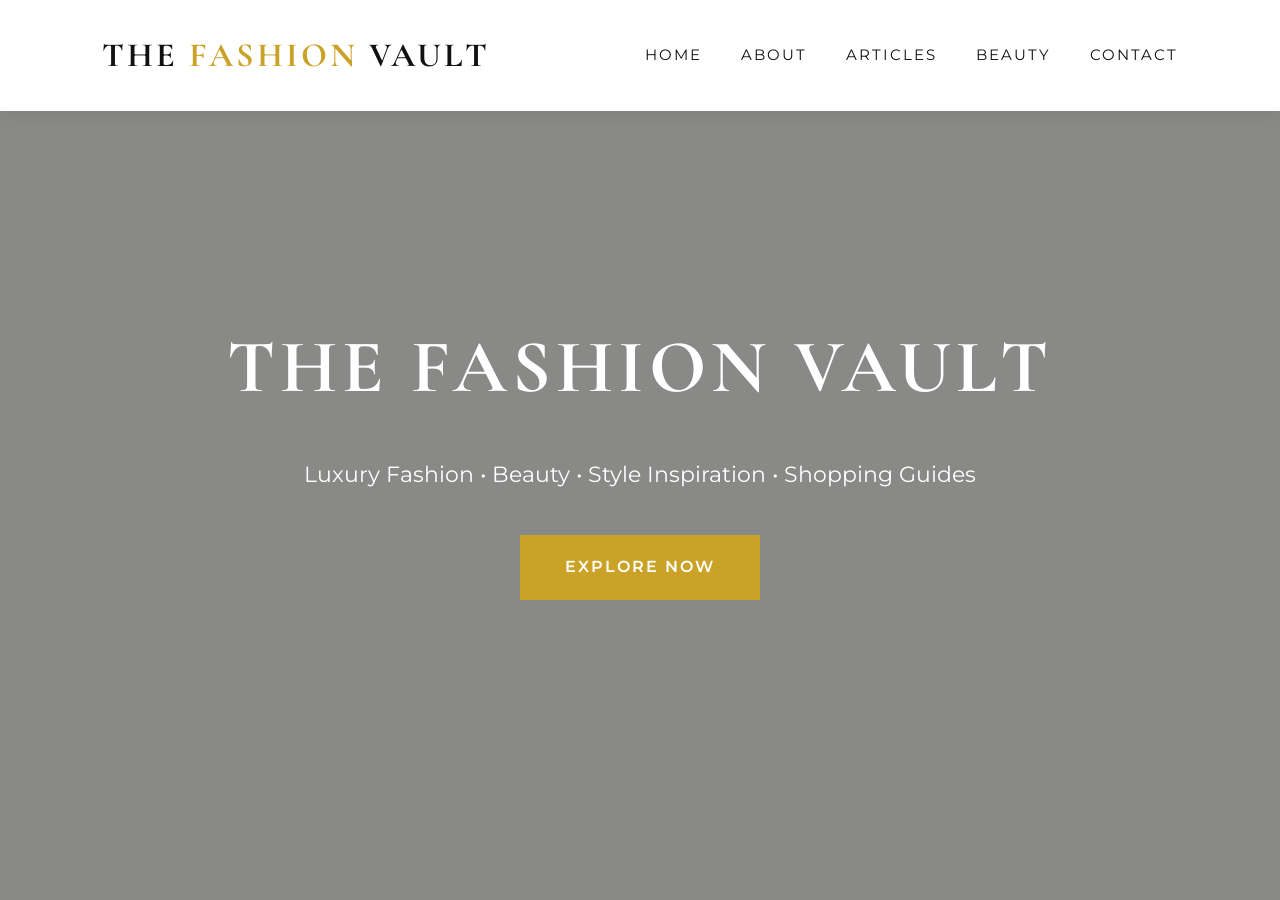
==== commit ca9709ef: "Add files via upload" ====
--- a/index.html
+++ b/index.html
@@ -1 +1,260 @@
-<!DOCTYPE html><html><head><title>The Fashion Vault</title><link rel="stylesheet" href="style.css"></head><body><header><h1>The Fashion Vault</h1><nav><a href="index.html">Home</a> <a href="about.html">About</a> <a href="blog.html">Blog</a> <a href="contact.html">Contact</a></nav></header><section><h2>Where Creativity Meets Style</h2><p>By Champa Nath • BCA AI & ML • Assam</p><a href="article1.html">Read First Article</a></section><footer>nchampa881@gmail.com</footer></body></html>+<!DOCTYPE html>
+<html lang="en">
+
+<head>
+
+<meta charset="UTF-8">
+<meta name="viewport" content="width=device-width, initial-scale=1.0">
+
+<title>The Fashion Vault | Fashion • Beauty • Lifestyle</title>
+
+<meta name="description" content="The Fashion Vault by Champa Nath - Luxury Fashion, Beauty, Shopping and Lifestyle Inspiration.">
+
+<link rel="preconnect" href="https://fonts.googleapis.com">
+<link rel="preconnect" href="https://fonts.gstatic.com" crossorigin>
+
+<link href="https://fonts.googleapis.com/css2?family=Cormorant+Garamond:wght@400;500;600;700&family=Montserrat:wght@300;400;500;600&display=swap" rel="stylesheet">
+
+<style>
+
+*{
+margin:0;
+padding:0;
+box-sizing:border-box;
+}
+
+html{
+scroll-behavior:smooth;
+}
+
+body{
+
+font-family:'Montserrat',sans-serif;
+
+background:#faf9f7;
+
+color:#111;
+
+line-height:1.8;
+
+}
+
+img{
+max-width:100%;
+display:block;
+}
+
+a{
+
+text-decoration:none;
+
+color:inherit;
+
+}
+
+header{
+
+position:fixed;
+
+top:0;
+
+left:0;
+
+width:100%;
+
+background:white;
+
+padding:25px 8%;
+
+display:flex;
+
+justify-content:space-between;
+
+align-items:center;
+
+box-shadow:0 2px 20px rgba(0,0,0,.08);
+
+z-index:999;
+
+}
+
+.logo{
+
+font-size:34px;
+
+font-family:'Cormorant Garamond',serif;
+
+font-weight:700;
+
+letter-spacing:3px;
+
+}
+
+.logo span{
+
+color:#c9a227;
+
+}
+
+nav a{
+
+margin-left:35px;
+
+font-size:15px;
+
+letter-spacing:2px;
+
+text-transform:uppercase;
+
+transition:.3s;
+
+}
+
+nav a:hover{
+
+color:#c9a227;
+
+}
+
+.hero{
+
+height:100vh;
+
+background:
+linear-gradient(rgba(0,0,0,.45),rgba(0,0,0,.45)),
+
+url("https://images.unsplash.com/photo-1496747611176-843222e1e57c?auto=format&fit=crop&w=1800&q=80");
+
+background-size:cover;
+
+background-position:center;
+
+display:flex;
+
+justify-content:center;
+
+align-items:center;
+
+text-align:center;
+
+color:white;
+
+padding:20px;
+
+}
+
+.hero-content{
+
+max-width:900px;
+
+}
+
+.hero h1{
+
+font-size:75px;
+
+font-family:'Cormorant Garamond',serif;
+
+letter-spacing:5px;
+
+margin-bottom:20px;
+
+}
+
+.hero p{
+
+font-size:22px;
+
+margin-bottom:40px;
+
+}
+
+.button{
+
+display:inline-block;
+
+padding:18px 45px;
+
+background:#c9a227;
+
+color:white;
+
+font-weight:600;
+
+letter-spacing:2px;
+
+transition:.4s;
+
+}
+
+.button:hover{
+
+background:#111;
+
+}
+
+@media(max-width:900px){
+
+.hero h1{
+
+font-size:48px;
+
+}
+
+nav{
+
+display:none;
+
+}
+
+}
+
+</style>
+
+</head>
+
+<body>
+
+<header>
+
+<div class="logo">
+
+THE <span>FASHION</span> VAULT
+
+</div>
+
+<nav>
+
+<a href="#">Home</a>
+
+<a href="#">About</a>
+
+<a href="#">Articles</a>
+
+<a href="#">Beauty</a>
+
+<a href="#">Contact</a>
+
+</nav>
+
+</header>
+
+<section class="hero">
+
+<div class="hero-content">
+
+<h1>THE FASHION VAULT</h1>
+
+<p>
+Luxury Fashion • Beauty • Style Inspiration • Shopping Guides
+</p>
+
+<a href="#" class="button">
+
+EXPLORE NOW
+
+</a>
+
+</div>
+
+</section>
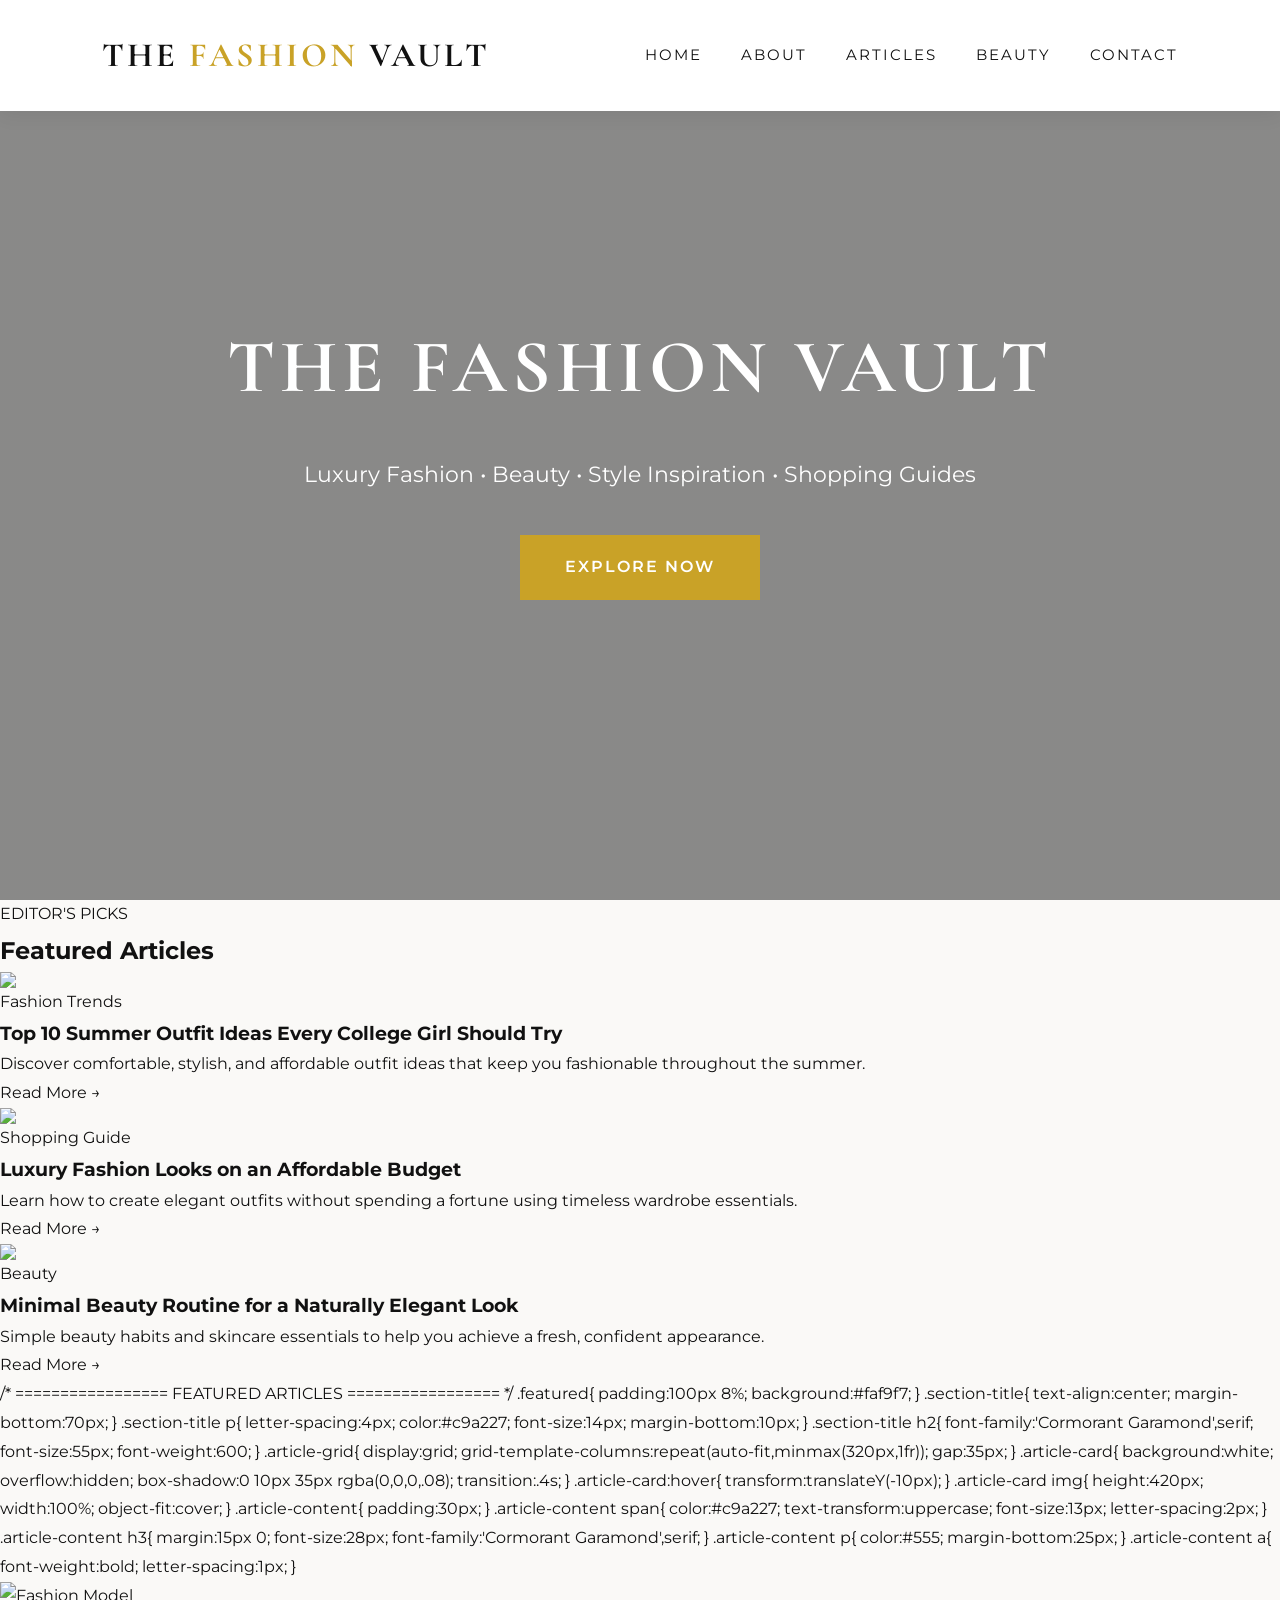
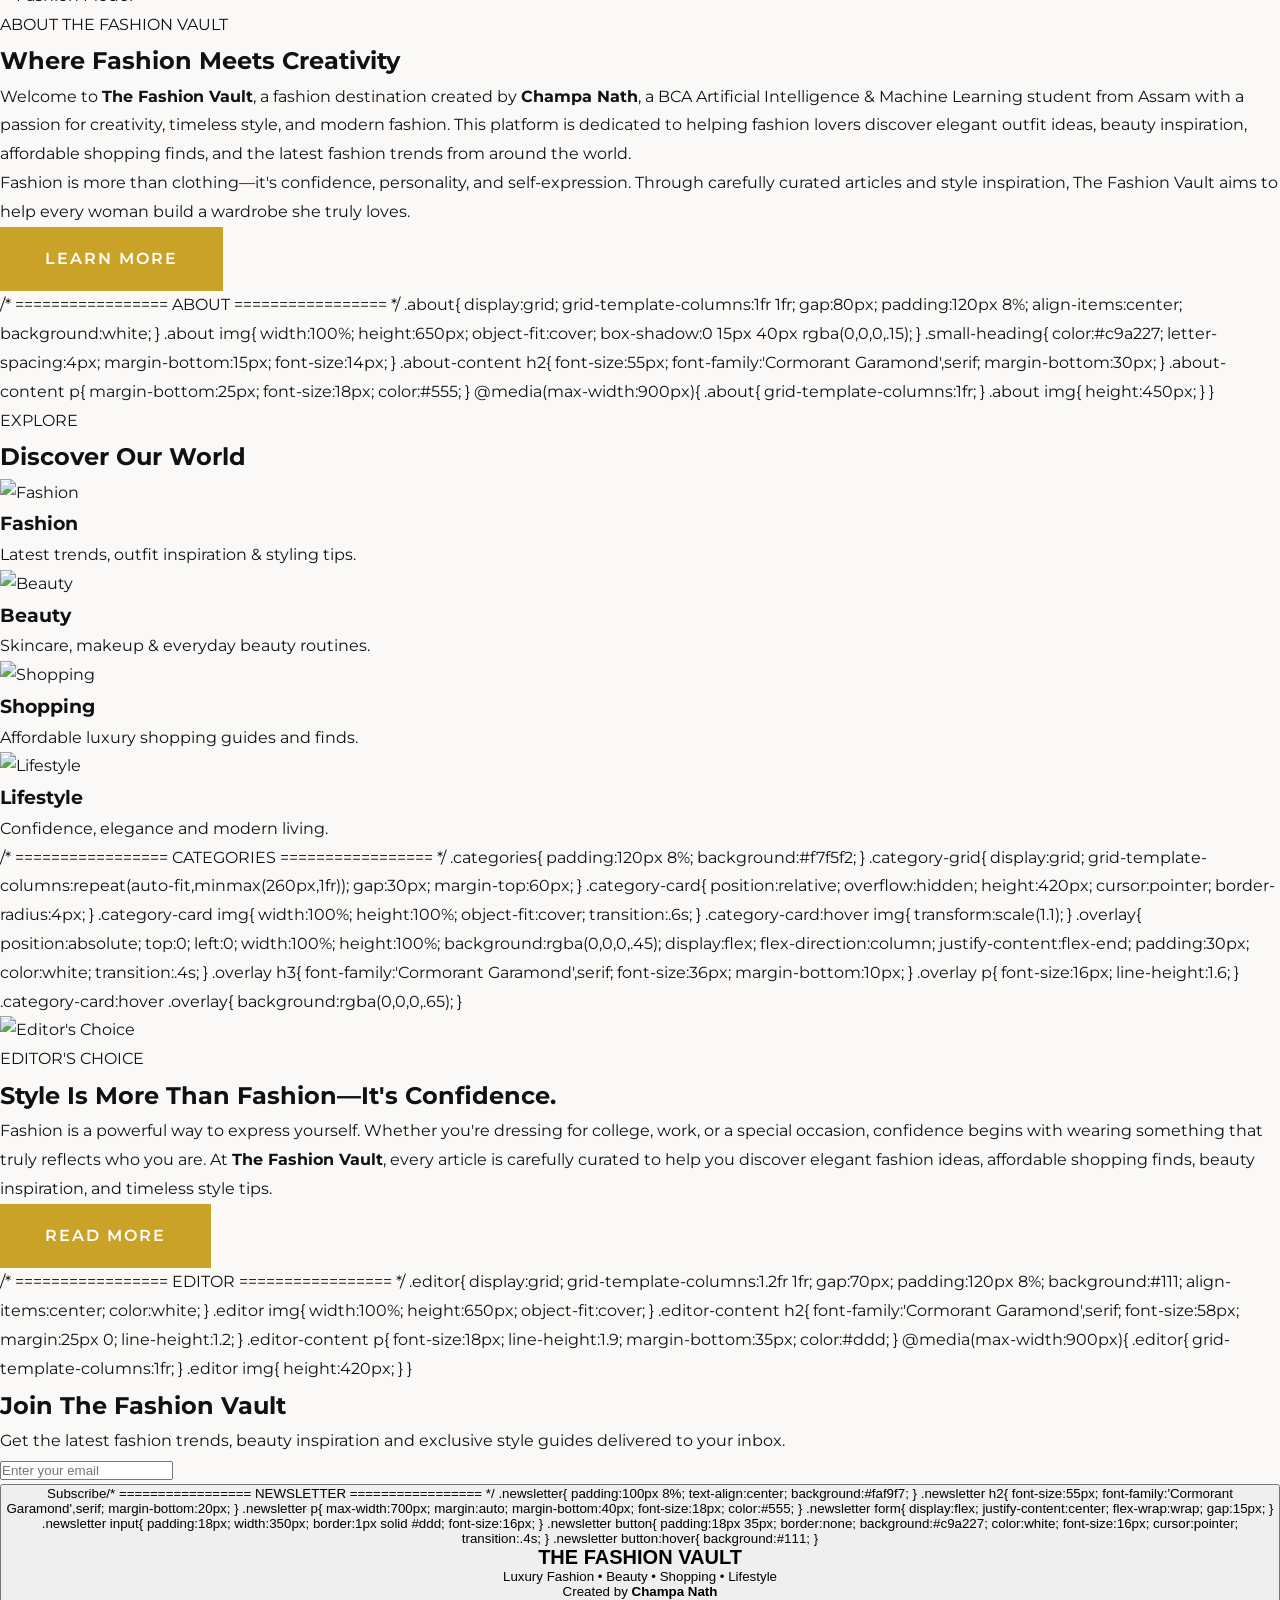
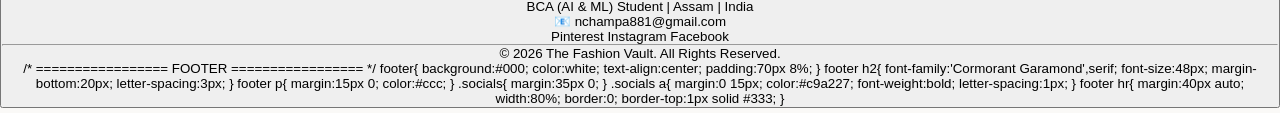
==== commit 14b1a4a4: "Refactor index.html to improve structure and content" ====
--- a/index.html
+++ b/index.html
@@ -257,4 +257,821 @@
 
 </div>
 
-</section>+</section>
+<!-- ================= FEATURED ARTICLES ================= -->
+
+<section class="featured">
+
+<div class="section-title">
+
+<p>EDITOR'S PICKS</p>
+
+<h2>Featured Articles</h2>
+
+</div>
+
+<div class="article-grid">
+
+<div class="article-card">
+
+<img src="https://images.unsplash.com/photo-1529139574466-a303027c1d8b?auto=format&fit=crop&w=1000&q=80">
+
+<div class="article-content">
+
+<span>Fashion Trends</span>
+
+<h3>Top 10 Summer Outfit Ideas Every College Girl Should Try</h3>
+
+<p>
+Discover comfortable, stylish, and affordable outfit ideas that keep you fashionable throughout the summer.
+</p>
+
+<a href="#">Read More →</a>
+
+</div>
+
+</div>
+
+<div class="article-card">
+
+<img src="https://images.unsplash.com/photo-1524504388940-b1c1722653e1?auto=format&fit=crop&w=1000&q=80">
+
+<div class="article-content">
+
+<span>Shopping Guide</span>
+
+<h3>Luxury Fashion Looks on an Affordable Budget</h3>
+
+<p>
+Learn how to create elegant outfits without spending a fortune using timeless wardrobe essentials.
+</p>
+
+<a href="#">Read More →</a>
+
+</div>
+
+</div>
+
+<div class="article-card">
+
+<img src="https://images.unsplash.com/photo-1515886657613-9f3515b0c78f?auto=format&fit=crop&w=1000&q=80">
+
+<div class="article-content">
+
+<span>Beauty</span>
+
+<h3>Minimal Beauty Routine for a Naturally Elegant Look</h3>
+
+<p>
+Simple beauty habits and skincare essentials to help you achieve a fresh, confident appearance.
+</p>
+
+<a href="#">Read More →</a>
+
+</div>
+
+</div>
+
+</div>
+
+</section>
+/* ================= FEATURED ARTICLES ================= */
+
+.featured{
+
+padding:100px 8%;
+
+background:#faf9f7;
+
+}
+
+.section-title{
+
+text-align:center;
+
+margin-bottom:70px;
+
+}
+
+.section-title p{
+
+letter-spacing:4px;
+
+color:#c9a227;
+
+font-size:14px;
+
+margin-bottom:10px;
+
+}
+
+.section-title h2{
+
+font-family:'Cormorant Garamond',serif;
+
+font-size:55px;
+
+font-weight:600;
+
+}
+
+.article-grid{
+
+display:grid;
+
+grid-template-columns:repeat(auto-fit,minmax(320px,1fr));
+
+gap:35px;
+
+}
+
+.article-card{
+
+background:white;
+
+overflow:hidden;
+
+box-shadow:0 10px 35px rgba(0,0,0,.08);
+
+transition:.4s;
+
+}
+
+.article-card:hover{
+
+transform:translateY(-10px);
+
+}
+
+.article-card img{
+
+height:420px;
+
+width:100%;
+
+object-fit:cover;
+
+}
+
+.article-content{
+
+padding:30px;
+
+}
+
+.article-content span{
+
+color:#c9a227;
+
+text-transform:uppercase;
+
+font-size:13px;
+
+letter-spacing:2px;
+
+}
+
+.article-content h3{
+
+margin:15px 0;
+
+font-size:28px;
+
+font-family:'Cormorant Garamond',serif;
+
+}
+
+.article-content p{
+
+color:#555;
+
+margin-bottom:25px;
+
+}
+
+.article-content a{
+
+font-weight:bold;
+
+letter-spacing:1px;
+
+}
+  <!-- ================= ABOUT ================= -->
+
+<section class="about">
+
+<div class="about-image">
+
+<img src="https://images.unsplash.com/photo-1487412720507-e7ab37603c6f?auto=format&fit=crop&w=1200&q=80" alt="Fashion Model">
+
+</div>
+
+<div class="about-content">
+
+<p class="small-heading">
+ABOUT THE FASHION VAULT
+</p>
+
+<h2>
+Where Fashion Meets Creativity
+</h2>
+
+<p>
+
+Welcome to <strong>The Fashion Vault</strong>, a fashion destination created by <strong>Champa Nath</strong>, a BCA Artificial Intelligence & Machine Learning student from Assam with a passion for creativity, timeless style, and modern fashion.
+
+This platform is dedicated to helping fashion lovers discover elegant outfit ideas, beauty inspiration, affordable shopping finds, and the latest fashion trends from around the world.
+
+</p>
+
+<p>
+
+Fashion is more than clothing—it's confidence, personality, and self-expression. Through carefully curated articles and style inspiration, The Fashion Vault aims to help every woman build a wardrobe she truly loves.
+
+</p>
+
+<a href="#" class="button">
+LEARN MORE
+</a>
+
+</div>
+
+</section>
+/* ================= ABOUT ================= */
+
+.about{
+
+display:grid;
+
+grid-template-columns:1fr 1fr;
+
+gap:80px;
+
+padding:120px 8%;
+
+align-items:center;
+
+background:white;
+
+}
+
+.about img{
+
+width:100%;
+
+height:650px;
+
+object-fit:cover;
+
+box-shadow:0 15px 40px rgba(0,0,0,.15);
+
+}
+
+.small-heading{
+
+color:#c9a227;
+
+letter-spacing:4px;
+
+margin-bottom:15px;
+
+font-size:14px;
+
+}
+
+.about-content h2{
+
+font-size:55px;
+
+font-family:'Cormorant Garamond',serif;
+
+margin-bottom:30px;
+
+}
+
+.about-content p{
+
+margin-bottom:25px;
+
+font-size:18px;
+
+color:#555;
+
+}
+
+@media(max-width:900px){
+
+.about{
+
+grid-template-columns:1fr;
+
+}
+
+.about img{
+
+height:450px;
+
+}
+
+}
+<!-- ================= CATEGORIES ================= -->
+
+<section class="categories">
+
+<div class="section-title">
+
+<p>EXPLORE</p>
+
+<h2>Discover Our World</h2>
+
+</div>
+
+<div class="category-grid">
+
+<div class="category-card">
+
+<img src="https://images.unsplash.com/photo-1496747611176-843222e1e57c?auto=format&fit=crop&w=900&q=80" alt="Fashion">
+
+<div class="overlay">
+
+<h3>Fashion</h3>
+
+<p>Latest trends, outfit inspiration & styling tips.</p>
+
+</div>
+
+</div>
+
+<div class="category-card">
+
+<img src="https://images.unsplash.com/photo-1524504388940-b1c1722653e1?auto=format&fit=crop&w=900&q=80" alt="Beauty">
+
+<div class="overlay">
+
+<h3>Beauty</h3>
+
+<p>Skincare, makeup & everyday beauty routines.</p>
+
+</div>
+
+</div>
+
+<div class="category-card">
+
+<img src="https://images.unsplash.com/photo-1515886657613-9f3515b0c78f?auto=format&fit=crop&w=900&q=80" alt="Shopping">
+
+<div class="overlay">
+
+<h3>Shopping</h3>
+
+<p>Affordable luxury shopping guides and finds.</p>
+
+</div>
+
+</div>
+
+<div class="category-card">
+
+<img src="https://images.unsplash.com/photo-1483985988355-763728e1935b?auto=format&fit=crop&w=900&q=80" alt="Lifestyle">
+
+<div class="overlay">
+
+<h3>Lifestyle</h3>
+
+<p>Confidence, elegance and modern living.</p>
+
+</div>
+
+</div>
+
+</div>
+
+</section>
+/* ================= CATEGORIES ================= */
+
+.categories{
+
+padding:120px 8%;
+
+background:#f7f5f2;
+
+}
+
+.category-grid{
+
+display:grid;
+
+grid-template-columns:repeat(auto-fit,minmax(260px,1fr));
+
+gap:30px;
+
+margin-top:60px;
+
+}
+
+.category-card{
+
+position:relative;
+
+overflow:hidden;
+
+height:420px;
+
+cursor:pointer;
+
+border-radius:4px;
+
+}
+
+.category-card img{
+
+width:100%;
+
+height:100%;
+
+object-fit:cover;
+
+transition:.6s;
+
+}
+
+.category-card:hover img{
+
+transform:scale(1.1);
+
+}
+
+.overlay{
+
+position:absolute;
+
+top:0;
+
+left:0;
+
+width:100%;
+
+height:100%;
+
+background:rgba(0,0,0,.45);
+
+display:flex;
+
+flex-direction:column;
+
+justify-content:flex-end;
+
+padding:30px;
+
+color:white;
+
+transition:.4s;
+
+}
+
+.overlay h3{
+
+font-family:'Cormorant Garamond',serif;
+
+font-size:36px;
+
+margin-bottom:10px;
+
+}
+
+.overlay p{
+
+font-size:16px;
+
+line-height:1.6;
+
+}
+
+.category-card:hover .overlay{
+
+background:rgba(0,0,0,.65);
+
+}
+<!-- ================= EDITOR'S CHOICE ================= -->
+
+<section class="editor">
+
+<div class="editor-image">
+
+<img src="https://images.unsplash.com/photo-1521572267360-ee0c2909d518?auto=format&fit=crop&w=1400&q=80" alt="Editor's Choice">
+
+</div>
+
+<div class="editor-content">
+
+<p class="small-heading">EDITOR'S CHOICE</p>
+
+<h2>
+Style Is More Than Fashion—It's Confidence.
+</h2>
+
+<p>
+
+Fashion is a powerful way to express yourself. Whether you're dressing for college, work, or a special occasion, confidence begins with wearing something that truly reflects who you are.
+
+At <strong>The Fashion Vault</strong>, every article is carefully curated to help you discover elegant fashion ideas, affordable shopping finds, beauty inspiration, and timeless style tips.
+
+</p>
+
+<a href="#" class="button">
+
+READ MORE
+
+</a>
+
+</div>
+
+</section>
+/* ================= EDITOR ================= */
+
+.editor{
+
+display:grid;
+
+grid-template-columns:1.2fr 1fr;
+
+gap:70px;
+
+padding:120px 8%;
+
+background:#111;
+
+align-items:center;
+
+color:white;
+
+}
+
+.editor img{
+
+width:100%;
+
+height:650px;
+
+object-fit:cover;
+
+}
+
+.editor-content h2{
+
+font-family:'Cormorant Garamond',serif;
+
+font-size:58px;
+
+margin:25px 0;
+
+line-height:1.2;
+
+}
+
+.editor-content p{
+
+font-size:18px;
+
+line-height:1.9;
+
+margin-bottom:35px;
+
+color:#ddd;
+
+}
+
+@media(max-width:900px){
+
+.editor{
+
+grid-template-columns:1fr;
+
+}
+
+.editor img{
+
+height:420px;
+
+}
+
+}
+  <!-- ================= NEWSLETTER ================= -->
+
+<section class="newsletter">
+
+<h2>Join The Fashion Vault</h2>
+
+<p>
+
+Get the latest fashion trends, beauty inspiration and exclusive style guides delivered to your inbox.
+
+</p>
+
+<form>
+
+<input type="email" placeholder="Enter your email">
+
+<button>
+
+Subscribe/* ================= NEWSLETTER ================= */
+
+.newsletter{
+
+padding:100px 8%;
+
+text-align:center;
+
+background:#faf9f7;
+
+}
+
+.newsletter h2{
+
+font-size:55px;
+
+font-family:'Cormorant Garamond',serif;
+
+margin-bottom:20px;
+
+}
+
+.newsletter p{
+
+max-width:700px;
+
+margin:auto;
+
+margin-bottom:40px;
+
+font-size:18px;
+
+color:#555;
+
+}
+
+.newsletter form{
+
+display:flex;
+
+justify-content:center;
+
+flex-wrap:wrap;
+
+gap:15px;
+
+}
+
+.newsletter input{
+
+padding:18px;
+
+width:350px;
+
+border:1px solid #ddd;
+
+font-size:16px;
+
+}
+
+.newsletter button{
+
+padding:18px 35px;
+
+border:none;
+
+background:#c9a227;
+
+color:white;
+
+font-size:16px;
+
+cursor:pointer;
+
+transition:.4s;
+
+}
+
+.newsletter button:hover{
+
+background:#111;
+
+}
+  <!-- ================= FOOTER ================= -->
+
+<footer>
+
+<h2>THE FASHION VAULT</h2>
+
+<p>
+
+Luxury Fashion • Beauty • Shopping • Lifestyle
+
+</p>
+
+<p>
+
+Created by <strong>Champa Nath</strong><br>
+
+BCA (AI & ML) Student | Assam | India
+
+</p>
+
+<p>
+
+📧 nchampa881@gmail.com
+
+</p>
+
+<div class="socials">
+
+<a href="#">Pinterest</a>
+
+<a href="#">Instagram</a>
+
+<a href="#">Facebook</a>
+
+</div>
+
+<hr>
+
+<p>
+
+© 2026 The Fashion Vault. All Rights Reserved.
+
+</p>
+
+</footer>
+
+</body>
+
+</html>
+  /* ================= FOOTER ================= */
+
+footer{
+
+background:#000;
+
+color:white;
+
+text-align:center;
+
+padding:70px 8%;
+
+}
+
+footer h2{
+
+font-family:'Cormorant Garamond',serif;
+
+font-size:48px;
+
+margin-bottom:20px;
+
+letter-spacing:3px;
+
+}
+
+footer p{
+
+margin:15px 0;
+
+color:#ccc;
+
+}
+
+.socials{
+
+margin:35px 0;
+
+}
+
+.socials a{
+
+margin:0 15px;
+
+color:#c9a227;
+
+font-weight:bold;
+
+letter-spacing:1px;
+
+}
+
+footer hr{
+
+margin:40px auto;
+
+width:80%;
+
+border:0;
+
+border-top:1px solid #333;
+
+}
+
+</button>
+
+</form>
+
+</section>
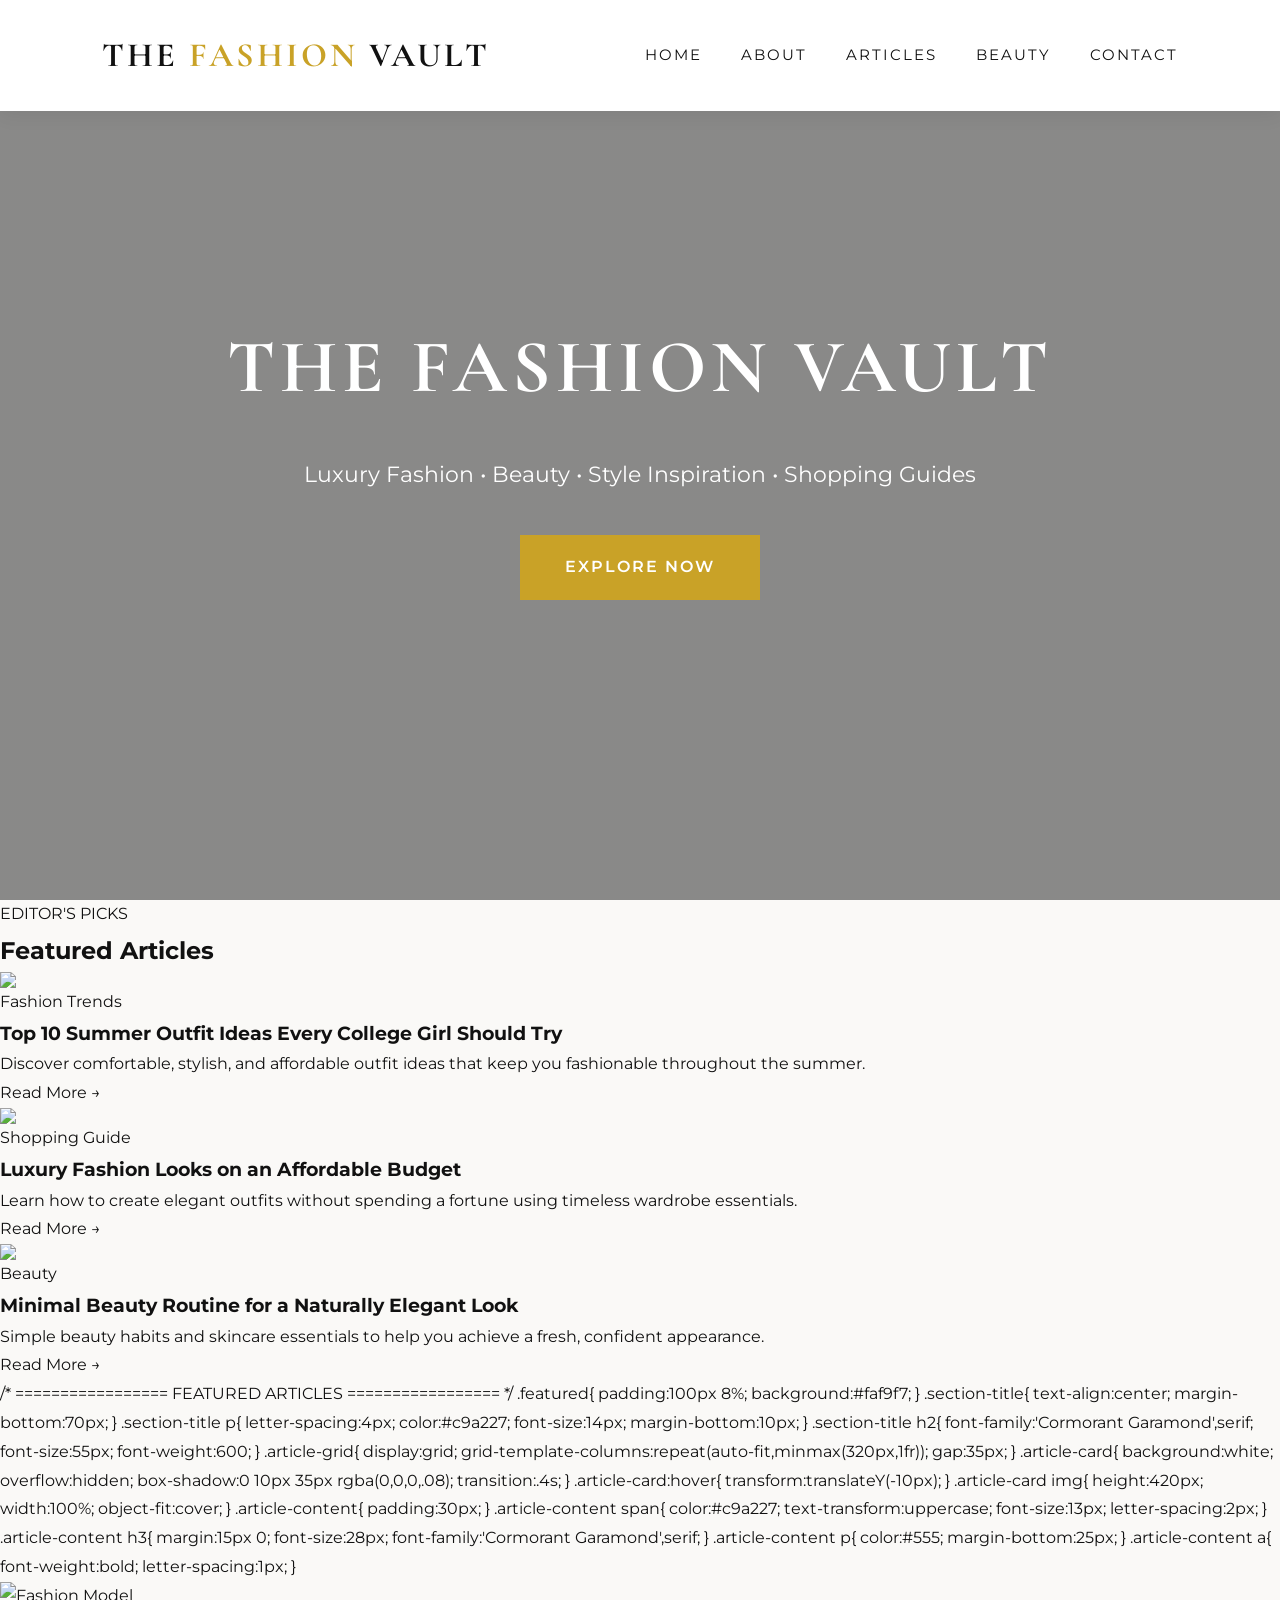
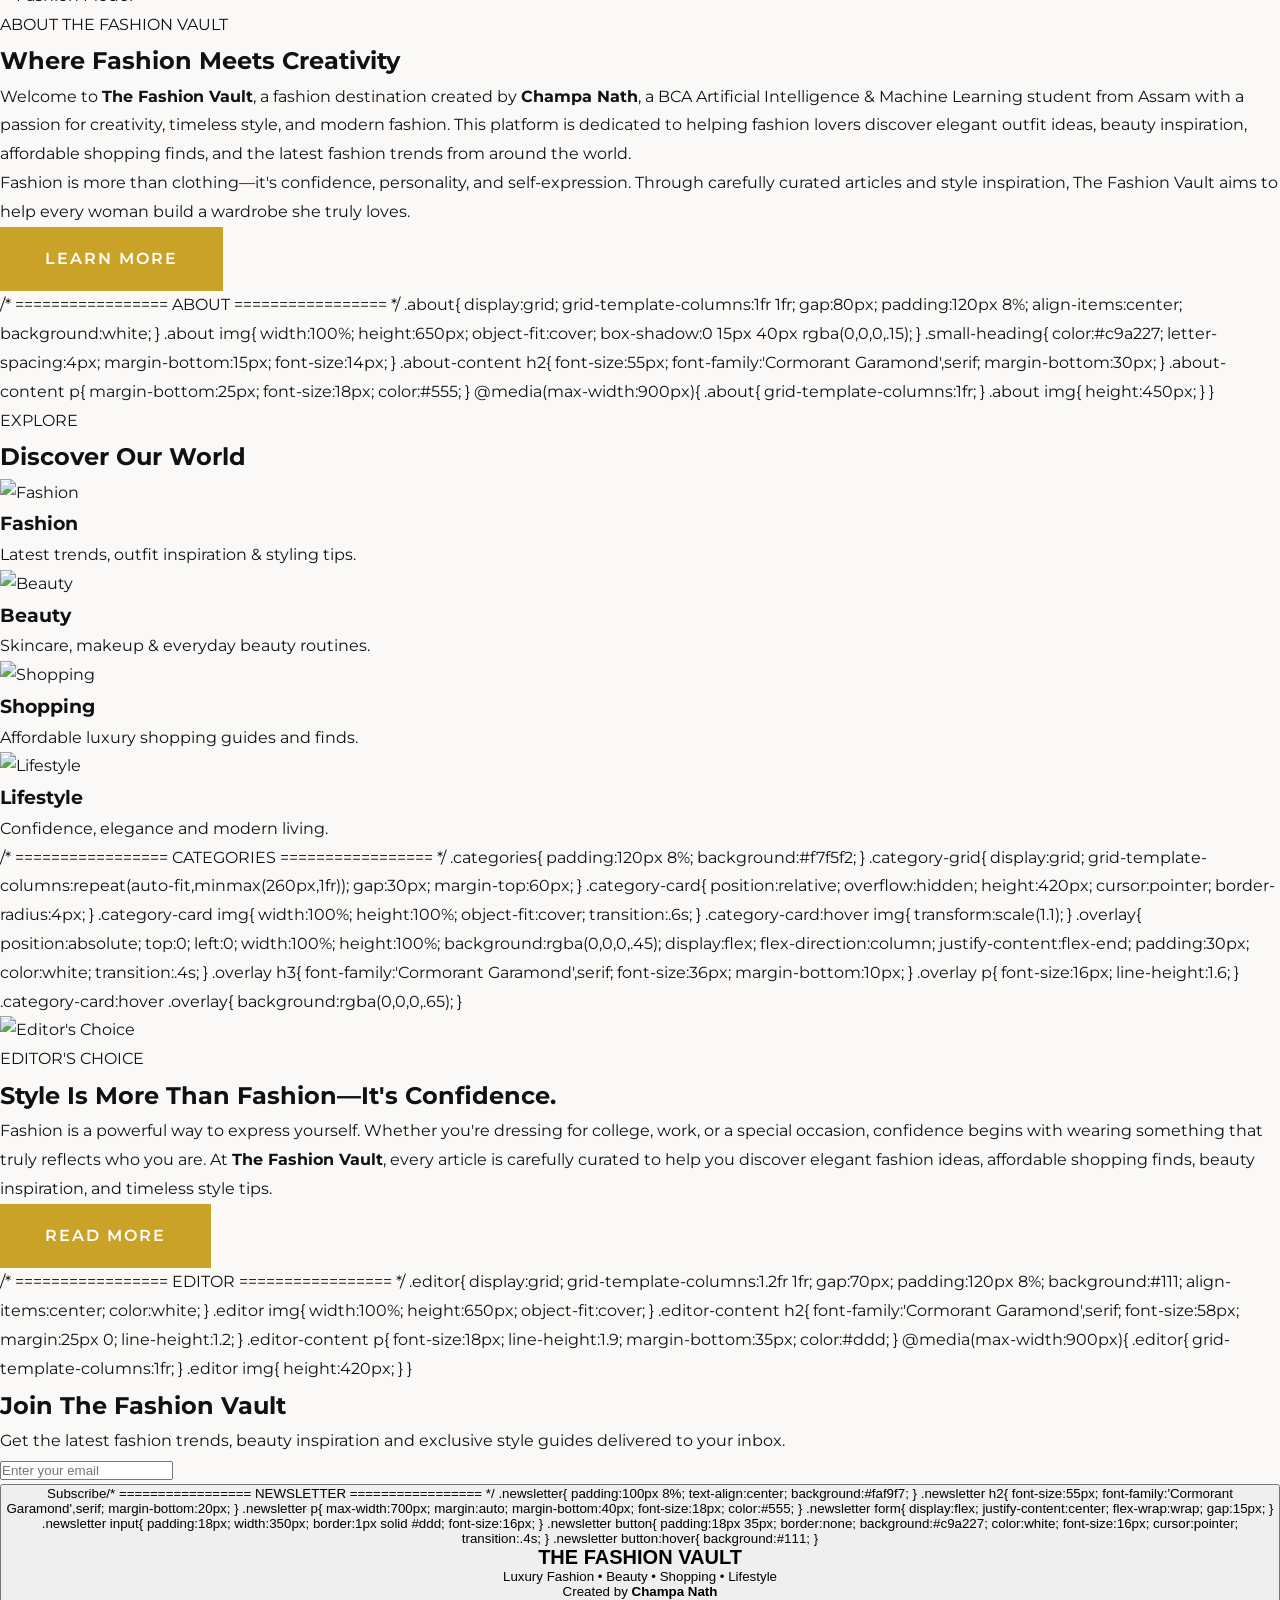
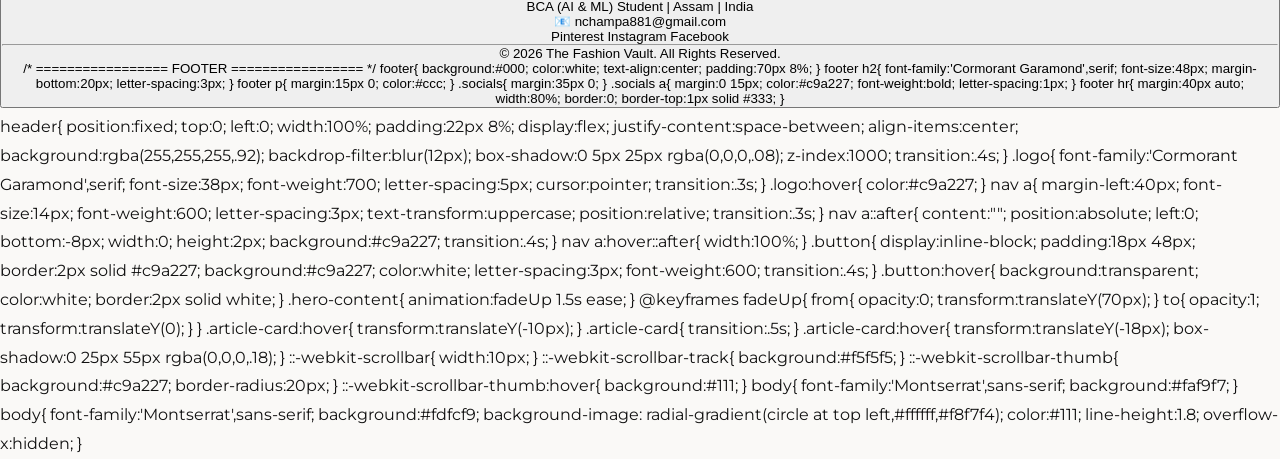
==== commit 1169ca28: "Revamp index.html for improved layout and styling Updated the HTML structure, styles, and content of" ====
--- a/index.html
+++ b/index.html
@@ -1075,3 +1075,217 @@
 </form>
 
 </section>
+  header{
+
+position:fixed;
+
+top:0;
+
+left:0;
+
+width:100%;
+
+padding:22px 8%;
+
+display:flex;
+
+justify-content:space-between;
+
+align-items:center;
+
+background:rgba(255,255,255,.92);
+
+backdrop-filter:blur(12px);
+
+box-shadow:0 5px 25px rgba(0,0,0,.08);
+
+z-index:1000;
+
+transition:.4s;
+
+}
+  .logo{
+
+font-family:'Cormorant Garamond',serif;
+
+font-size:38px;
+
+font-weight:700;
+
+letter-spacing:5px;
+
+cursor:pointer;
+
+transition:.3s;
+
+}
+
+.logo:hover{
+
+color:#c9a227;
+
+}
+  nav a{
+
+margin-left:40px;
+
+font-size:14px;
+
+font-weight:600;
+
+letter-spacing:3px;
+
+text-transform:uppercase;
+
+position:relative;
+
+transition:.3s;
+
+}
+
+nav a::after{
+
+content:"";
+
+position:absolute;
+
+left:0;
+
+bottom:-8px;
+
+width:0;
+
+height:2px;
+
+background:#c9a227;
+
+transition:.4s;
+
+}
+
+nav a:hover::after{
+
+width:100%;
+
+}
+  .button{
+
+display:inline-block;
+
+padding:18px 48px;
+
+border:2px solid #c9a227;
+
+background:#c9a227;
+
+color:white;
+
+letter-spacing:3px;
+
+font-weight:600;
+
+transition:.4s;
+
+}
+
+.button:hover{
+
+background:transparent;
+
+color:white;
+
+border:2px solid white;
+
+}
+  .hero-content{
+
+animation:fadeUp 1.5s ease;
+
+}
+  @keyframes fadeUp{
+
+from{
+
+opacity:0;
+
+transform:translateY(70px);
+
+}
+
+to{
+
+opacity:1;
+
+transform:translateY(0);
+
+}
+
+}
+  .article-card:hover{
+
+transform:translateY(-10px);
+
+}
+  .article-card{
+
+transition:.5s;
+
+}
+
+.article-card:hover{
+
+transform:translateY(-18px);
+
+box-shadow:0 25px 55px rgba(0,0,0,.18);
+
+}
+  ::-webkit-scrollbar{
+
+width:10px;
+
+}
+
+::-webkit-scrollbar-track{
+
+background:#f5f5f5;
+
+}
+
+::-webkit-scrollbar-thumb{
+
+background:#c9a227;
+
+border-radius:20px;
+
+}
+
+::-webkit-scrollbar-thumb:hover{
+
+background:#111;
+
+}
+  body{
+
+font-family:'Montserrat',sans-serif;
+
+background:#faf9f7;
+
+}
+  body{
+
+font-family:'Montserrat',sans-serif;
+
+background:#fdfcf9;
+
+background-image:
+
+radial-gradient(circle at top left,#ffffff,#f8f7f4);
+
+color:#111;
+
+line-height:1.8;
+
+overflow-x:hidden;
+
+}
+  
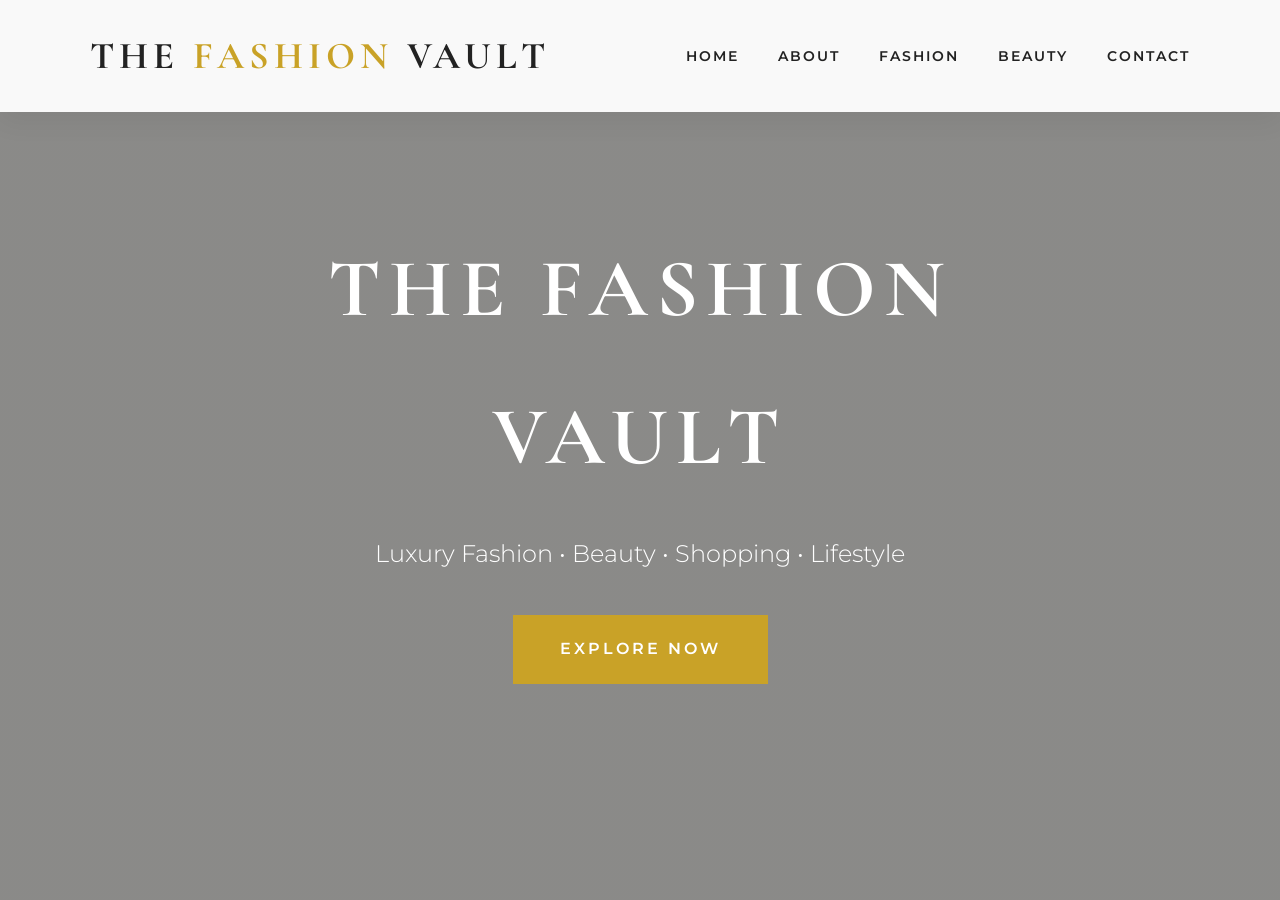
==== commit 1cc81e30: "Refactor HTML structure and styles for clarity" ====
--- a/index.html
+++ b/index.html
@@ -6,14 +6,14 @@
 <meta charset="UTF-8">
 <meta name="viewport" content="width=device-width, initial-scale=1.0">
 
-<title>The Fashion Vault | Fashion • Beauty • Lifestyle</title>
-
-<meta name="description" content="The Fashion Vault by Champa Nath - Luxury Fashion, Beauty, Shopping and Lifestyle Inspiration.">
+<title>The Fashion Vault | Luxury Fashion Magazine</title>
+
+<meta name="description" content="The Fashion Vault - Fashion, Beauty, Shopping and Lifestyle by Champa Nath">
 
 <link rel="preconnect" href="https://fonts.googleapis.com">
 <link rel="preconnect" href="https://fonts.gstatic.com" crossorigin>
 
-<link href="https://fonts.googleapis.com/css2?family=Cormorant+Garamond:wght@400;500;600;700&family=Montserrat:wght@300;400;500;600&display=swap" rel="stylesheet">
+<link href="https://fonts.googleapis.com/css2?family=Cormorant+Garamond:wght@400;500;600;700&family=Montserrat:wght@300;400;500;600;700&display=swap" rel="stylesheet">
 
 <style>
 
@@ -28,29 +28,30 @@
 }
 
 body{
-
 font-family:'Montserrat',sans-serif;
-
-background:#faf9f7;
-
-color:#111;
-
+background:#fcfbf8;
+color:#222;
 line-height:1.8;
-
+overflow-x:hidden;
 }
 
 img{
+display:block;
 max-width:100%;
-display:block;
 }
 
 a{
-
 text-decoration:none;
-
 color:inherit;
-
-}
+}
+
+.container{
+width:90%;
+max-width:1300px;
+margin:auto;
+}
+
+/* ================= HEADER ================= */
 
 header{
 
@@ -62,9 +63,7 @@
 
 width:100%;
 
-background:white;
-
-padding:25px 8%;
+padding:22px 7%;
 
 display:flex;
 
@@ -72,132 +71,191 @@
 
 align-items:center;
 
-box-shadow:0 2px 20px rgba(0,0,0,.08);
-
-z-index:999;
+background:rgba(255,255,255,.95);
+
+backdrop-filter:blur(15px);
+
+box-shadow:0 10px 25px rgba(0,0,0,.06);
+
+z-index:1000;
 
 }
 
 .logo{
 
-font-size:34px;
-
 font-family:'Cormorant Garamond',serif;
 
+font-size:38px;
+
 font-weight:700;
 
+letter-spacing:5px;
+
+}
+
+.logo span{
+
+color:#c9a227;
+
+}
+
+nav a{
+
+margin-left:35px;
+
+font-size:14px;
+
+font-weight:600;
+
+letter-spacing:2px;
+
+text-transform:uppercase;
+
+position:relative;
+
+transition:.3s;
+
+}
+
+nav a::after{
+
+content:"";
+
+position:absolute;
+
+left:0;
+
+bottom:-8px;
+
+width:0;
+
+height:2px;
+
+background:#c9a227;
+
+transition:.4s;
+
+}
+
+nav a:hover::after{
+
+width:100%;
+
+}
+
+/* ================= HERO ================= */
+
+.hero{
+
+height:100vh;
+
+background:
+
+linear-gradient(rgba(0,0,0,.45),rgba(0,0,0,.45)),
+
+url("https://images.unsplash.com/photo-1496747611176-843222e1e57c?auto=format&fit=crop&w=1800&q=80");
+
+background-size:cover;
+
+background-position:center;
+
+display:flex;
+
+justify-content:center;
+
+align-items:center;
+
+text-align:center;
+
+padding:20px;
+
+color:white;
+
+}
+
+.hero-content{
+
+max-width:900px;
+
+animation:fadeUp 1.3s ease;
+
+}
+
+.hero h1{
+
+font-family:'Cormorant Garamond',serif;
+
+font-size:82px;
+
+letter-spacing:8px;
+
+margin-bottom:20px;
+
+}
+
+.hero p{
+
+font-size:24px;
+
+font-weight:300;
+
+margin-bottom:40px;
+
+}
+
+.button{
+
+display:inline-block;
+
+padding:18px 45px;
+
+background:#c9a227;
+
+color:white;
+
 letter-spacing:3px;
 
-}
-
-.logo span{
-
-color:#c9a227;
-
-}
-
-nav a{
-
-margin-left:35px;
-
-font-size:15px;
-
-letter-spacing:2px;
-
-text-transform:uppercase;
-
-transition:.3s;
-
-}
-
-nav a:hover{
-
-color:#c9a227;
-
-}
-
-.hero{
-
-height:100vh;
-
-background:
-linear-gradient(rgba(0,0,0,.45),rgba(0,0,0,.45)),
-
-url("https://images.unsplash.com/photo-1496747611176-843222e1e57c?auto=format&fit=crop&w=1800&q=80");
-
-background-size:cover;
-
-background-position:center;
-
-display:flex;
-
-justify-content:center;
-
-align-items:center;
-
-text-align:center;
-
-color:white;
-
-padding:20px;
-
-}
-
-.hero-content{
-
-max-width:900px;
-
-}
+font-weight:600;
+
+transition:.4s;
+
+border:2px solid #c9a227;
+
+}
+
+.button:hover{
+
+background:transparent;
+
+border:2px solid white;
+
+}
+
+@keyframes fadeUp{
+
+from{
+
+opacity:0;
+
+transform:translateY(60px);
+
+}
+
+to{
+
+opacity:1;
+
+transform:translateY(0);
+
+}
+
+}
+
+@media(max-width:900px){
 
 .hero h1{
 
-font-size:75px;
-
-font-family:'Cormorant Garamond',serif;
-
-letter-spacing:5px;
-
-margin-bottom:20px;
-
-}
-
-.hero p{
-
-font-size:22px;
-
-margin-bottom:40px;
-
-}
-
-.button{
-
-display:inline-block;
-
-padding:18px 45px;
-
-background:#c9a227;
-
-color:white;
-
-font-weight:600;
-
-letter-spacing:2px;
-
-transition:.4s;
-
-}
-
-.button:hover{
-
-background:#111;
-
-}
-
-@media(max-width:900px){
-
-.hero h1{
-
-font-size:48px;
+font-size:50px;
 
 }
 
@@ -229,7 +287,7 @@
 
 <a href="#">About</a>
 
-<a href="#">Articles</a>
+<a href="#">Fashion</a>
 
 <a href="#">Beauty</a>
 
@@ -246,7 +304,9 @@
 <h1>THE FASHION VAULT</h1>
 
 <p>
-Luxury Fashion • Beauty • Style Inspiration • Shopping Guides
+
+Luxury Fashion • Beauty • Shopping • Lifestyle
+
 </p>
 
 <a href="#" class="button">
@@ -258,1034 +318,3 @@
 </div>
 
 </section>
-<!-- ================= FEATURED ARTICLES ================= -->
-
-<section class="featured">
-
-<div class="section-title">
-
-<p>EDITOR'S PICKS</p>
-
-<h2>Featured Articles</h2>
-
-</div>
-
-<div class="article-grid">
-
-<div class="article-card">
-
-<img src="https://images.unsplash.com/photo-1529139574466-a303027c1d8b?auto=format&fit=crop&w=1000&q=80">
-
-<div class="article-content">
-
-<span>Fashion Trends</span>
-
-<h3>Top 10 Summer Outfit Ideas Every College Girl Should Try</h3>
-
-<p>
-Discover comfortable, stylish, and affordable outfit ideas that keep you fashionable throughout the summer.
-</p>
-
-<a href="#">Read More →</a>
-
-</div>
-
-</div>
-
-<div class="article-card">
-
-<img src="https://images.unsplash.com/photo-1524504388940-b1c1722653e1?auto=format&fit=crop&w=1000&q=80">
-
-<div class="article-content">
-
-<span>Shopping Guide</span>
-
-<h3>Luxury Fashion Looks on an Affordable Budget</h3>
-
-<p>
-Learn how to create elegant outfits without spending a fortune using timeless wardrobe essentials.
-</p>
-
-<a href="#">Read More →</a>
-
-</div>
-
-</div>
-
-<div class="article-card">
-
-<img src="https://images.unsplash.com/photo-1515886657613-9f3515b0c78f?auto=format&fit=crop&w=1000&q=80">
-
-<div class="article-content">
-
-<span>Beauty</span>
-
-<h3>Minimal Beauty Routine for a Naturally Elegant Look</h3>
-
-<p>
-Simple beauty habits and skincare essentials to help you achieve a fresh, confident appearance.
-</p>
-
-<a href="#">Read More →</a>
-
-</div>
-
-</div>
-
-</div>
-
-</section>
-/* ================= FEATURED ARTICLES ================= */
-
-.featured{
-
-padding:100px 8%;
-
-background:#faf9f7;
-
-}
-
-.section-title{
-
-text-align:center;
-
-margin-bottom:70px;
-
-}
-
-.section-title p{
-
-letter-spacing:4px;
-
-color:#c9a227;
-
-font-size:14px;
-
-margin-bottom:10px;
-
-}
-
-.section-title h2{
-
-font-family:'Cormorant Garamond',serif;
-
-font-size:55px;
-
-font-weight:600;
-
-}
-
-.article-grid{
-
-display:grid;
-
-grid-template-columns:repeat(auto-fit,minmax(320px,1fr));
-
-gap:35px;
-
-}
-
-.article-card{
-
-background:white;
-
-overflow:hidden;
-
-box-shadow:0 10px 35px rgba(0,0,0,.08);
-
-transition:.4s;
-
-}
-
-.article-card:hover{
-
-transform:translateY(-10px);
-
-}
-
-.article-card img{
-
-height:420px;
-
-width:100%;
-
-object-fit:cover;
-
-}
-
-.article-content{
-
-padding:30px;
-
-}
-
-.article-content span{
-
-color:#c9a227;
-
-text-transform:uppercase;
-
-font-size:13px;
-
-letter-spacing:2px;
-
-}
-
-.article-content h3{
-
-margin:15px 0;
-
-font-size:28px;
-
-font-family:'Cormorant Garamond',serif;
-
-}
-
-.article-content p{
-
-color:#555;
-
-margin-bottom:25px;
-
-}
-
-.article-content a{
-
-font-weight:bold;
-
-letter-spacing:1px;
-
-}
-  <!-- ================= ABOUT ================= -->
-
-<section class="about">
-
-<div class="about-image">
-
-<img src="https://images.unsplash.com/photo-1487412720507-e7ab37603c6f?auto=format&fit=crop&w=1200&q=80" alt="Fashion Model">
-
-</div>
-
-<div class="about-content">
-
-<p class="small-heading">
-ABOUT THE FASHION VAULT
-</p>
-
-<h2>
-Where Fashion Meets Creativity
-</h2>
-
-<p>
-
-Welcome to <strong>The Fashion Vault</strong>, a fashion destination created by <strong>Champa Nath</strong>, a BCA Artificial Intelligence & Machine Learning student from Assam with a passion for creativity, timeless style, and modern fashion.
-
-This platform is dedicated to helping fashion lovers discover elegant outfit ideas, beauty inspiration, affordable shopping finds, and the latest fashion trends from around the world.
-
-</p>
-
-<p>
-
-Fashion is more than clothing—it's confidence, personality, and self-expression. Through carefully curated articles and style inspiration, The Fashion Vault aims to help every woman build a wardrobe she truly loves.
-
-</p>
-
-<a href="#" class="button">
-LEARN MORE
-</a>
-
-</div>
-
-</section>
-/* ================= ABOUT ================= */
-
-.about{
-
-display:grid;
-
-grid-template-columns:1fr 1fr;
-
-gap:80px;
-
-padding:120px 8%;
-
-align-items:center;
-
-background:white;
-
-}
-
-.about img{
-
-width:100%;
-
-height:650px;
-
-object-fit:cover;
-
-box-shadow:0 15px 40px rgba(0,0,0,.15);
-
-}
-
-.small-heading{
-
-color:#c9a227;
-
-letter-spacing:4px;
-
-margin-bottom:15px;
-
-font-size:14px;
-
-}
-
-.about-content h2{
-
-font-size:55px;
-
-font-family:'Cormorant Garamond',serif;
-
-margin-bottom:30px;
-
-}
-
-.about-content p{
-
-margin-bottom:25px;
-
-font-size:18px;
-
-color:#555;
-
-}
-
-@media(max-width:900px){
-
-.about{
-
-grid-template-columns:1fr;
-
-}
-
-.about img{
-
-height:450px;
-
-}
-
-}
-<!-- ================= CATEGORIES ================= -->
-
-<section class="categories">
-
-<div class="section-title">
-
-<p>EXPLORE</p>
-
-<h2>Discover Our World</h2>
-
-</div>
-
-<div class="category-grid">
-
-<div class="category-card">
-
-<img src="https://images.unsplash.com/photo-1496747611176-843222e1e57c?auto=format&fit=crop&w=900&q=80" alt="Fashion">
-
-<div class="overlay">
-
-<h3>Fashion</h3>
-
-<p>Latest trends, outfit inspiration & styling tips.</p>
-
-</div>
-
-</div>
-
-<div class="category-card">
-
-<img src="https://images.unsplash.com/photo-1524504388940-b1c1722653e1?auto=format&fit=crop&w=900&q=80" alt="Beauty">
-
-<div class="overlay">
-
-<h3>Beauty</h3>
-
-<p>Skincare, makeup & everyday beauty routines.</p>
-
-</div>
-
-</div>
-
-<div class="category-card">
-
-<img src="https://images.unsplash.com/photo-1515886657613-9f3515b0c78f?auto=format&fit=crop&w=900&q=80" alt="Shopping">
-
-<div class="overlay">
-
-<h3>Shopping</h3>
-
-<p>Affordable luxury shopping guides and finds.</p>
-
-</div>
-
-</div>
-
-<div class="category-card">
-
-<img src="https://images.unsplash.com/photo-1483985988355-763728e1935b?auto=format&fit=crop&w=900&q=80" alt="Lifestyle">
-
-<div class="overlay">
-
-<h3>Lifestyle</h3>
-
-<p>Confidence, elegance and modern living.</p>
-
-</div>
-
-</div>
-
-</div>
-
-</section>
-/* ================= CATEGORIES ================= */
-
-.categories{
-
-padding:120px 8%;
-
-background:#f7f5f2;
-
-}
-
-.category-grid{
-
-display:grid;
-
-grid-template-columns:repeat(auto-fit,minmax(260px,1fr));
-
-gap:30px;
-
-margin-top:60px;
-
-}
-
-.category-card{
-
-position:relative;
-
-overflow:hidden;
-
-height:420px;
-
-cursor:pointer;
-
-border-radius:4px;
-
-}
-
-.category-card img{
-
-width:100%;
-
-height:100%;
-
-object-fit:cover;
-
-transition:.6s;
-
-}
-
-.category-card:hover img{
-
-transform:scale(1.1);
-
-}
-
-.overlay{
-
-position:absolute;
-
-top:0;
-
-left:0;
-
-width:100%;
-
-height:100%;
-
-background:rgba(0,0,0,.45);
-
-display:flex;
-
-flex-direction:column;
-
-justify-content:flex-end;
-
-padding:30px;
-
-color:white;
-
-transition:.4s;
-
-}
-
-.overlay h3{
-
-font-family:'Cormorant Garamond',serif;
-
-font-size:36px;
-
-margin-bottom:10px;
-
-}
-
-.overlay p{
-
-font-size:16px;
-
-line-height:1.6;
-
-}
-
-.category-card:hover .overlay{
-
-background:rgba(0,0,0,.65);
-
-}
-<!-- ================= EDITOR'S CHOICE ================= -->
-
-<section class="editor">
-
-<div class="editor-image">
-
-<img src="https://images.unsplash.com/photo-1521572267360-ee0c2909d518?auto=format&fit=crop&w=1400&q=80" alt="Editor's Choice">
-
-</div>
-
-<div class="editor-content">
-
-<p class="small-heading">EDITOR'S CHOICE</p>
-
-<h2>
-Style Is More Than Fashion—It's Confidence.
-</h2>
-
-<p>
-
-Fashion is a powerful way to express yourself. Whether you're dressing for college, work, or a special occasion, confidence begins with wearing something that truly reflects who you are.
-
-At <strong>The Fashion Vault</strong>, every article is carefully curated to help you discover elegant fashion ideas, affordable shopping finds, beauty inspiration, and timeless style tips.
-
-</p>
-
-<a href="#" class="button">
-
-READ MORE
-
-</a>
-
-</div>
-
-</section>
-/* ================= EDITOR ================= */
-
-.editor{
-
-display:grid;
-
-grid-template-columns:1.2fr 1fr;
-
-gap:70px;
-
-padding:120px 8%;
-
-background:#111;
-
-align-items:center;
-
-color:white;
-
-}
-
-.editor img{
-
-width:100%;
-
-height:650px;
-
-object-fit:cover;
-
-}
-
-.editor-content h2{
-
-font-family:'Cormorant Garamond',serif;
-
-font-size:58px;
-
-margin:25px 0;
-
-line-height:1.2;
-
-}
-
-.editor-content p{
-
-font-size:18px;
-
-line-height:1.9;
-
-margin-bottom:35px;
-
-color:#ddd;
-
-}
-
-@media(max-width:900px){
-
-.editor{
-
-grid-template-columns:1fr;
-
-}
-
-.editor img{
-
-height:420px;
-
-}
-
-}
-  <!-- ================= NEWSLETTER ================= -->
-
-<section class="newsletter">
-
-<h2>Join The Fashion Vault</h2>
-
-<p>
-
-Get the latest fashion trends, beauty inspiration and exclusive style guides delivered to your inbox.
-
-</p>
-
-<form>
-
-<input type="email" placeholder="Enter your email">
-
-<button>
-
-Subscribe/* ================= NEWSLETTER ================= */
-
-.newsletter{
-
-padding:100px 8%;
-
-text-align:center;
-
-background:#faf9f7;
-
-}
-
-.newsletter h2{
-
-font-size:55px;
-
-font-family:'Cormorant Garamond',serif;
-
-margin-bottom:20px;
-
-}
-
-.newsletter p{
-
-max-width:700px;
-
-margin:auto;
-
-margin-bottom:40px;
-
-font-size:18px;
-
-color:#555;
-
-}
-
-.newsletter form{
-
-display:flex;
-
-justify-content:center;
-
-flex-wrap:wrap;
-
-gap:15px;
-
-}
-
-.newsletter input{
-
-padding:18px;
-
-width:350px;
-
-border:1px solid #ddd;
-
-font-size:16px;
-
-}
-
-.newsletter button{
-
-padding:18px 35px;
-
-border:none;
-
-background:#c9a227;
-
-color:white;
-
-font-size:16px;
-
-cursor:pointer;
-
-transition:.4s;
-
-}
-
-.newsletter button:hover{
-
-background:#111;
-
-}
-  <!-- ================= FOOTER ================= -->
-
-<footer>
-
-<h2>THE FASHION VAULT</h2>
-
-<p>
-
-Luxury Fashion • Beauty • Shopping • Lifestyle
-
-</p>
-
-<p>
-
-Created by <strong>Champa Nath</strong><br>
-
-BCA (AI & ML) Student | Assam | India
-
-</p>
-
-<p>
-
-📧 nchampa881@gmail.com
-
-</p>
-
-<div class="socials">
-
-<a href="#">Pinterest</a>
-
-<a href="#">Instagram</a>
-
-<a href="#">Facebook</a>
-
-</div>
-
-<hr>
-
-<p>
-
-© 2026 The Fashion Vault. All Rights Reserved.
-
-</p>
-
-</footer>
-
-</body>
-
-</html>
-  /* ================= FOOTER ================= */
-
-footer{
-
-background:#000;
-
-color:white;
-
-text-align:center;
-
-padding:70px 8%;
-
-}
-
-footer h2{
-
-font-family:'Cormorant Garamond',serif;
-
-font-size:48px;
-
-margin-bottom:20px;
-
-letter-spacing:3px;
-
-}
-
-footer p{
-
-margin:15px 0;
-
-color:#ccc;
-
-}
-
-.socials{
-
-margin:35px 0;
-
-}
-
-.socials a{
-
-margin:0 15px;
-
-color:#c9a227;
-
-font-weight:bold;
-
-letter-spacing:1px;
-
-}
-
-footer hr{
-
-margin:40px auto;
-
-width:80%;
-
-border:0;
-
-border-top:1px solid #333;
-
-}
-
-</button>
-
-</form>
-
-</section>
-  header{
-
-position:fixed;
-
-top:0;
-
-left:0;
-
-width:100%;
-
-padding:22px 8%;
-
-display:flex;
-
-justify-content:space-between;
-
-align-items:center;
-
-background:rgba(255,255,255,.92);
-
-backdrop-filter:blur(12px);
-
-box-shadow:0 5px 25px rgba(0,0,0,.08);
-
-z-index:1000;
-
-transition:.4s;
-
-}
-  .logo{
-
-font-family:'Cormorant Garamond',serif;
-
-font-size:38px;
-
-font-weight:700;
-
-letter-spacing:5px;
-
-cursor:pointer;
-
-transition:.3s;
-
-}
-
-.logo:hover{
-
-color:#c9a227;
-
-}
-  nav a{
-
-margin-left:40px;
-
-font-size:14px;
-
-font-weight:600;
-
-letter-spacing:3px;
-
-text-transform:uppercase;
-
-position:relative;
-
-transition:.3s;
-
-}
-
-nav a::after{
-
-content:"";
-
-position:absolute;
-
-left:0;
-
-bottom:-8px;
-
-width:0;
-
-height:2px;
-
-background:#c9a227;
-
-transition:.4s;
-
-}
-
-nav a:hover::after{
-
-width:100%;
-
-}
-  .button{
-
-display:inline-block;
-
-padding:18px 48px;
-
-border:2px solid #c9a227;
-
-background:#c9a227;
-
-color:white;
-
-letter-spacing:3px;
-
-font-weight:600;
-
-transition:.4s;
-
-}
-
-.button:hover{
-
-background:transparent;
-
-color:white;
-
-border:2px solid white;
-
-}
-  .hero-content{
-
-animation:fadeUp 1.5s ease;
-
-}
-  @keyframes fadeUp{
-
-from{
-
-opacity:0;
-
-transform:translateY(70px);
-
-}
-
-to{
-
-opacity:1;
-
-transform:translateY(0);
-
-}
-
-}
-  .article-card:hover{
-
-transform:translateY(-10px);
-
-}
-  .article-card{
-
-transition:.5s;
-
-}
-
-.article-card:hover{
-
-transform:translateY(-18px);
-
-box-shadow:0 25px 55px rgba(0,0,0,.18);
-
-}
-  ::-webkit-scrollbar{
-
-width:10px;
-
-}
-
-::-webkit-scrollbar-track{
-
-background:#f5f5f5;
-
-}
-
-::-webkit-scrollbar-thumb{
-
-background:#c9a227;
-
-border-radius:20px;
-
-}
-
-::-webkit-scrollbar-thumb:hover{
-
-background:#111;
-
-}
-  body{
-
-font-family:'Montserrat',sans-serif;
-
-background:#faf9f7;
-
-}
-  body{
-
-font-family:'Montserrat',sans-serif;
-
-background:#fdfcf9;
-
-background-image:
-
-radial-gradient(circle at top left,#ffffff,#f8f7f4);
-
-color:#111;
-
-line-height:1.8;
-
-overflow-x:hidden;
-
-}
-  
